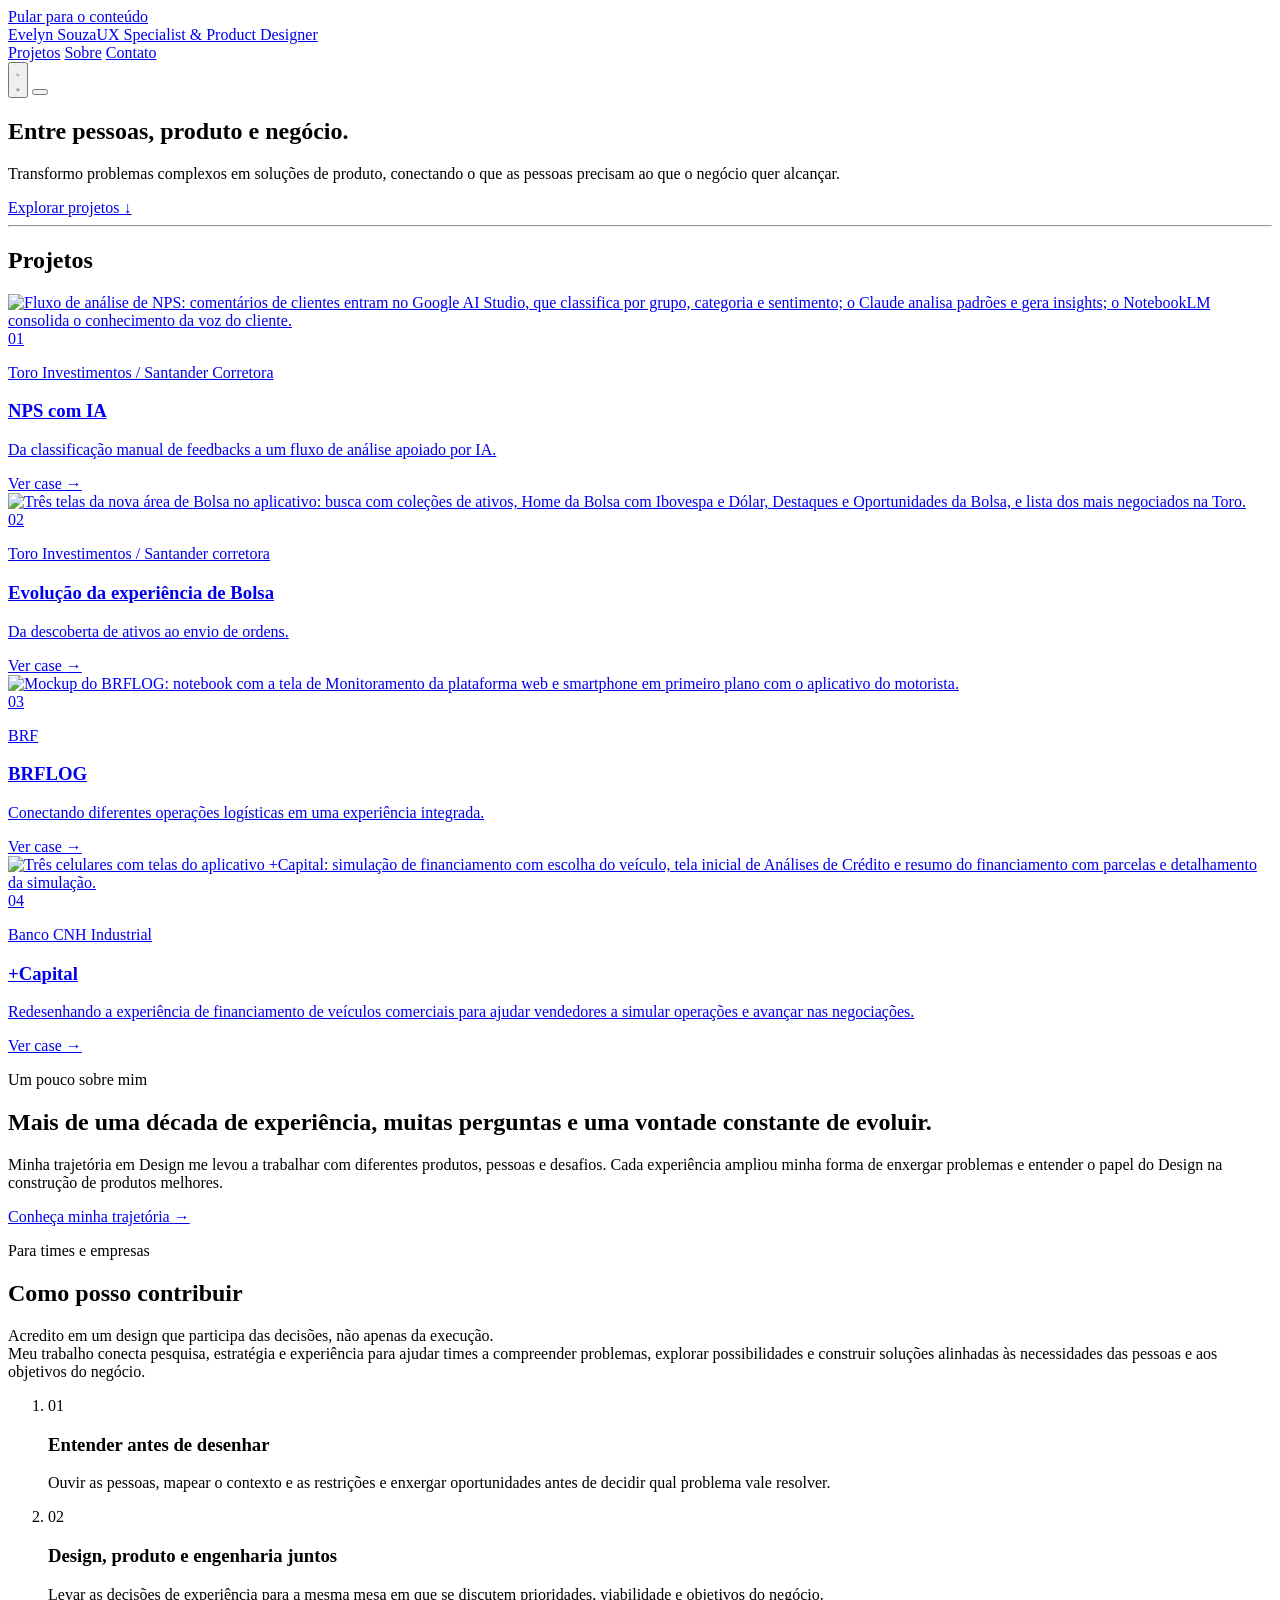
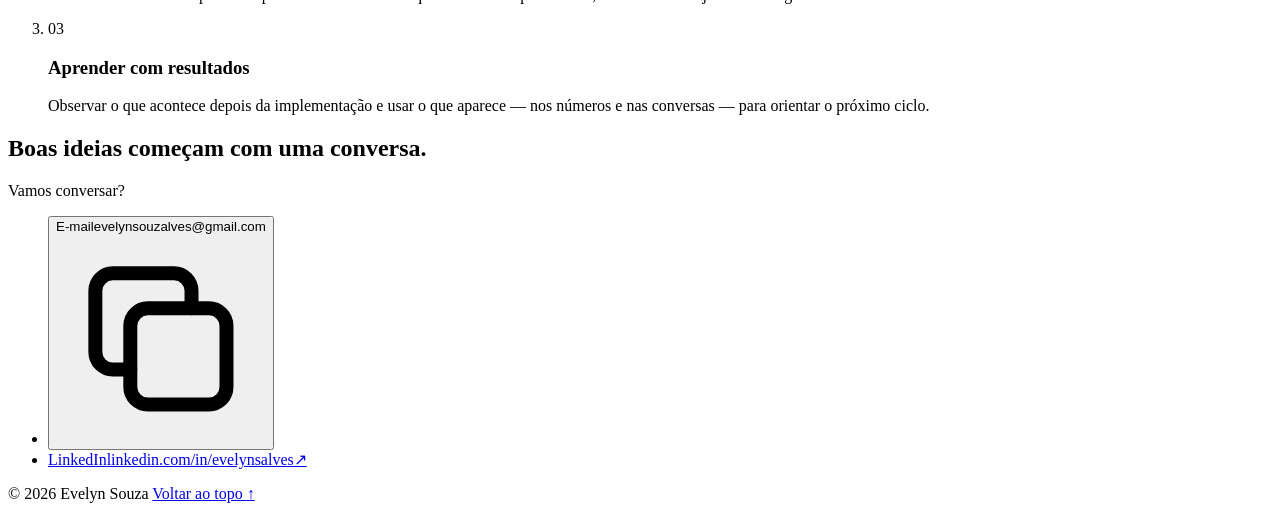
==== index.html @ bcb78aee "Versão_1" ====
<!doctype html>
<html lang="pt-BR">
<head>
<meta charset="utf-8">
<meta name="viewport" content="width=device-width, initial-scale=1">
<title>Evelyn Souza — UX Specialist &amp; Product Designer</title>
<link rel="preconnect" href="https://fonts.googleapis.com">
<link rel="preconnect" href="https://fonts.gstatic.com" crossorigin="anonymous">
<link href="https://fonts.googleapis.com/css2?family=Manrope:wght@400;500;600;700&amp;display=swap" rel="stylesheet">
<link rel="stylesheet" href="css/navegacao.css">
<link rel="stylesheet" href="css/index.css">
</head>
<body>
<div class="shell">
<div class="site" id="topo">
  <a class="skip" href="#conteudo">Pular para o conteúdo</a>

  <header class="topbar">
    <div class="wrap topbar-in">
      <a class="brand" href="#topo"><span class="brand-name">Evelyn Souza</span><span class="brand-sep" aria-hidden="true"></span><span class="brand-role">UX Specialist &amp; Product Designer</span></a>
      <div class="nav-wrap">
        <nav class="nav" id="menu" aria-label="Principal">
          <a href="#projetos" data-click="close-menu">Projetos</a>
          <a href="sobre.html" data-click="close-menu">Sobre</a>
          <a href="#contato" data-click="close-menu">Contato</a>
        </nav>
        <span class="nav-sep" aria-hidden="true"></span>
        <button class="theme-btn" type="button" aria-label="Tema escuro" aria-pressed="false" data-click="toggle-theme">
          <svg class="i-moon" viewBox="0 0 24 24" fill="none" stroke="currentColor" stroke-width="1.6" stroke-linecap="round" stroke-linejoin="round" aria-hidden="true"><path d="M20 14.5A8 8 0 0 1 9.5 4a8 8 0 1 0 10.5 10.5Z"></path></svg>
          <svg class="i-sun" viewBox="0 0 24 24" fill="none" stroke="currentColor" stroke-width="1.6" stroke-linecap="round" aria-hidden="true"><circle cx="12" cy="12" r="4"></circle><path d="M12 2.5v2M12 19.5v2M2.5 12h2M19.5 12h2M5.3 5.3l1.4 1.4M17.3 17.3l1.4 1.4M5.3 18.7l1.4-1.4M17.3 6.7l1.4-1.4"></path></svg>
        </button>
        <button class="menu-btn" type="button" aria-label="Menu" aria-controls="menu" aria-expanded="false" data-click="toggle-menu"><span class="bar" aria-hidden="true"></span><span class="bar" aria-hidden="true"></span></button>
      </div>
    </div>
  </header>

  <main id="conteudo">
    <section class="hero wrap" aria-labelledby="hero-title">
      
      <h1 id="hero-title" class="hero-title intro intro-2"><span class="line">Entre pessoas,</span> <span class="line">produto e negócio<span class="accent">.</span></span></h1>
      <p class="hero-lede intro intro-3">Transformo problemas complexos em soluções de produto, conectando o que as pessoas precisam ao que o negócio quer alcançar.</p>
      <a class="cta intro intro-4" href="#projetos">Explorar projetos <span class="arr" aria-hidden="true">↓</span></a>
    </section>

    <div class="wrap"><hr class="hero-rule"></div>

    <section id="projetos" class="wrap section" aria-labelledby="proj-title">
      <div class="sec-head reveal">
        <h2 id="proj-title" class="sec-title">Projetos</h2>
        <div class="sec-side">
          
          
        </div>
      </div>

      <div class="projects">
        
          <article class="proj reveal">
            <a class="proj-link" href="case-nps-com-ia.html">
              <div class="media">
                
                  <img class="fit-contain-light" src="assets/images/nps-hero-fluxo.png" alt="Fluxo de análise de NPS: comentários de clientes entram no Google AI Studio, que classifica por grupo, categoria e sentimento; o Claude analisa padrões e gera insights; o NotebookLM consolida o conhecimento da voz do cliente." loading="lazy">
                
                
              </div>
              <div class="proj-info">
                <span class="proj-n">01</span>
                <p class="proj-meta">Toro Investimentos / Santander Corretora</p>
                <h3 class="proj-title"><span class="u">NPS com IA</span></h3>
                <p class="proj-desc">Da classificação manual de feedbacks a um fluxo de análise apoiado por IA.</p>
                <span class="proj-cta">Ver case <span class="arr" aria-hidden="true">→</span></span>
              </div>
            </a>
          </article>
        
          <article class="proj reveal has-rule">
            <a class="proj-link" href="case-bolsa.html">
              <div class="media">
                
                  <img class="" src="assets/images/bolsa-capa.png" alt="Três telas da nova área de Bolsa no aplicativo: busca com coleções de ativos, Home da Bolsa com Ibovespa e Dólar, Destaques e Oportunidades da Bolsa, e lista dos mais negociados na Toro." loading="lazy">
                
                
              </div>
              <div class="proj-info">
                <span class="proj-n">02</span>
                <p class="proj-meta">Toro Investimentos / Santander corretora</p>
                <h3 class="proj-title"><span class="u">Evolução da experiência de Bolsa</span></h3>
                <p class="proj-desc">Da descoberta de ativos ao envio de ordens.</p>
                <span class="proj-cta">Ver case <span class="arr" aria-hidden="true">→</span></span>
              </div>
            </a>
          </article>
        
          <article class="proj reveal has-rule">
            <a class="proj-link" href="case-brflog.html">
              <div class="media">
                
                  <img class="" src="assets/images/brflog-capa.png" alt="Mockup do BRFLOG: notebook com a tela de Monitoramento da plataforma web e smartphone em primeiro plano com o aplicativo do motorista." loading="lazy">
                
                
              </div>
              <div class="proj-info">
                <span class="proj-n">03</span>
                <p class="proj-meta">BRF</p>
                <h3 class="proj-title"><span class="u">BRFLOG</span></h3>
                <p class="proj-desc">Conectando diferentes operações logísticas em uma experiência integrada.</p>
                <span class="proj-cta">Ver case <span class="arr" aria-hidden="true">→</span></span>
              </div>
            </a>
          </article>
        
          <article class="proj reveal has-rule">
            <a class="proj-link" href="case-mais-capital.html">
              <div class="media">
                
                  <img class="" src="assets/images/capital-capa.png" alt="Três celulares com telas do aplicativo +Capital: simulação de financiamento com escolha do veículo, tela inicial de Análises de Crédito e resumo do financiamento com parcelas e detalhamento da simulação." loading="lazy">
                
                
              </div>
              <div class="proj-info">
                <span class="proj-n">04</span>
                <p class="proj-meta">Banco CNH Industrial</p>
                <h3 class="proj-title"><span class="u">+Capital</span></h3>
                <p class="proj-desc">Redesenhando a experiência de financiamento de veículos comerciais para ajudar vendedores a simular operações e avançar nas negociações.</p>
                <span class="proj-cta">Ver case <span class="arr" aria-hidden="true">→</span></span>
              </div>
            </a>
          </article>
        
      </div>
    </section>

    <section class="me" aria-labelledby="me-title">
      <div class="wrap me-grid">
        <p class="eyebrow me-eyebrow reveal">Um pouco sobre mim</p>
        <h2 id="me-title" class="me-title reveal">Mais de uma década de experiência, muitas perguntas e uma vontade constante de <span class="accent">evoluir</span>.</h2>
        <div class="me-side reveal">
          <p>Minha trajetória em Design me levou a trabalhar com diferentes produtos, pessoas e desafios. Cada experiência ampliou minha forma de enxergar problemas e entender o papel do Design na construção de produtos melhores.</p>
          <a class="me-link" href="sobre.html">Conheça minha trajetória <span class="arr" aria-hidden="true">→</span></a>
        </div>
      </div>
    </section>

    <section class="wrap section" aria-labelledby="serv-title">
      <div class="serv">
        <div class="serv-head reveal">
          <p class="eyebrow">Para times e empresas</p>
          <h2 id="serv-title" class="serv-title">Como posso contribuir</h2>
          <p>Acredito em um design que participa das decisões, não apenas da execução.<br>Meu trabalho conecta pesquisa, estratégia e experiência para ajudar times a compreender problemas, explorar possibilidades e construir soluções alinhadas às necessidades das pessoas e aos objetivos do negócio.</p>
        </div>
        <ol class="serv-list">
          <li class="reveal"><span class="serv-n">01</span><h3>Entender antes de desenhar</h3><p>Ouvir as pessoas, mapear o contexto e as restrições e enxergar oportunidades antes de decidir qual problema vale resolver.</p></li>
          <li class="reveal"><span class="serv-n">02</span><h3>Design, produto e engenharia juntos</h3><p>Levar as decisões de experiência para a mesma mesa em que se discutem prioridades, viabilidade e objetivos do negócio.</p></li>
          <li class="reveal"><span class="serv-n">03</span><h3>Aprender com resultados</h3><p>Observar o que acontece depois da implementação e usar o que aparece — nos números e nas conversas — para orientar o próximo ciclo.</p></li>
        </ol>
      </div>
    </section>
  </main>

  <footer id="contato" class="contact" aria-labelledby="contact-title">
    <div class="wrap contact-grid">
      <div class="contact-main reveal">
        <h2 id="contact-title" class="contact-title">Boas ideias começam com uma conversa<span class="accent">.</span></h2>
      </div>
      <div class="contact-side reveal">
        <p class="talk">Vamos conversar?</p>
        <ul class="contact-list">
          <li><button class="contact-row copy-row" type="button" aria-label="Copiar endereço de e-mail" data-click="copy-email"><span class="contact-label">E-mail</span><span class="contact-value">evelynsouzalves@gmail.com</span><span class="arr" aria-hidden="true"><svg class="copy-ic" viewBox="0 0 24 24" fill="none" stroke="currentColor" stroke-width="1.6" stroke-linecap="round" stroke-linejoin="round" aria-hidden="true"><rect x="8.5" y="8.5" width="11" height="11" rx="2"></rect><path d="M15.5 8.5V6.5a2 2 0 0 0-2-2h-7a2 2 0 0 0-2 2v7a2 2 0 0 0 2 2h2"></path></svg></span></button><span class="copy-toast" role="status" aria-live="polite"></span></li>
          <li><a class="contact-row" href="https://www.linkedin.com/in/evelynsalves" target="_blank" rel="noopener noreferrer"><span class="contact-label">LinkedIn</span><span class="contact-value">linkedin.com/in/evelynsalves</span><span class="arr" aria-hidden="true">↗</span></a></li>
        </ul>
      </div>
    </div>
    <div class="wrap contact-foot">
      <span>© 2026 Evelyn Souza</span>
      <a href="#topo">Voltar ao topo <span aria-hidden="true">↑</span></a>
    </div>
  </footer>
</div>
</div>
<script src="js/main.js"></script>
</body>
</html>
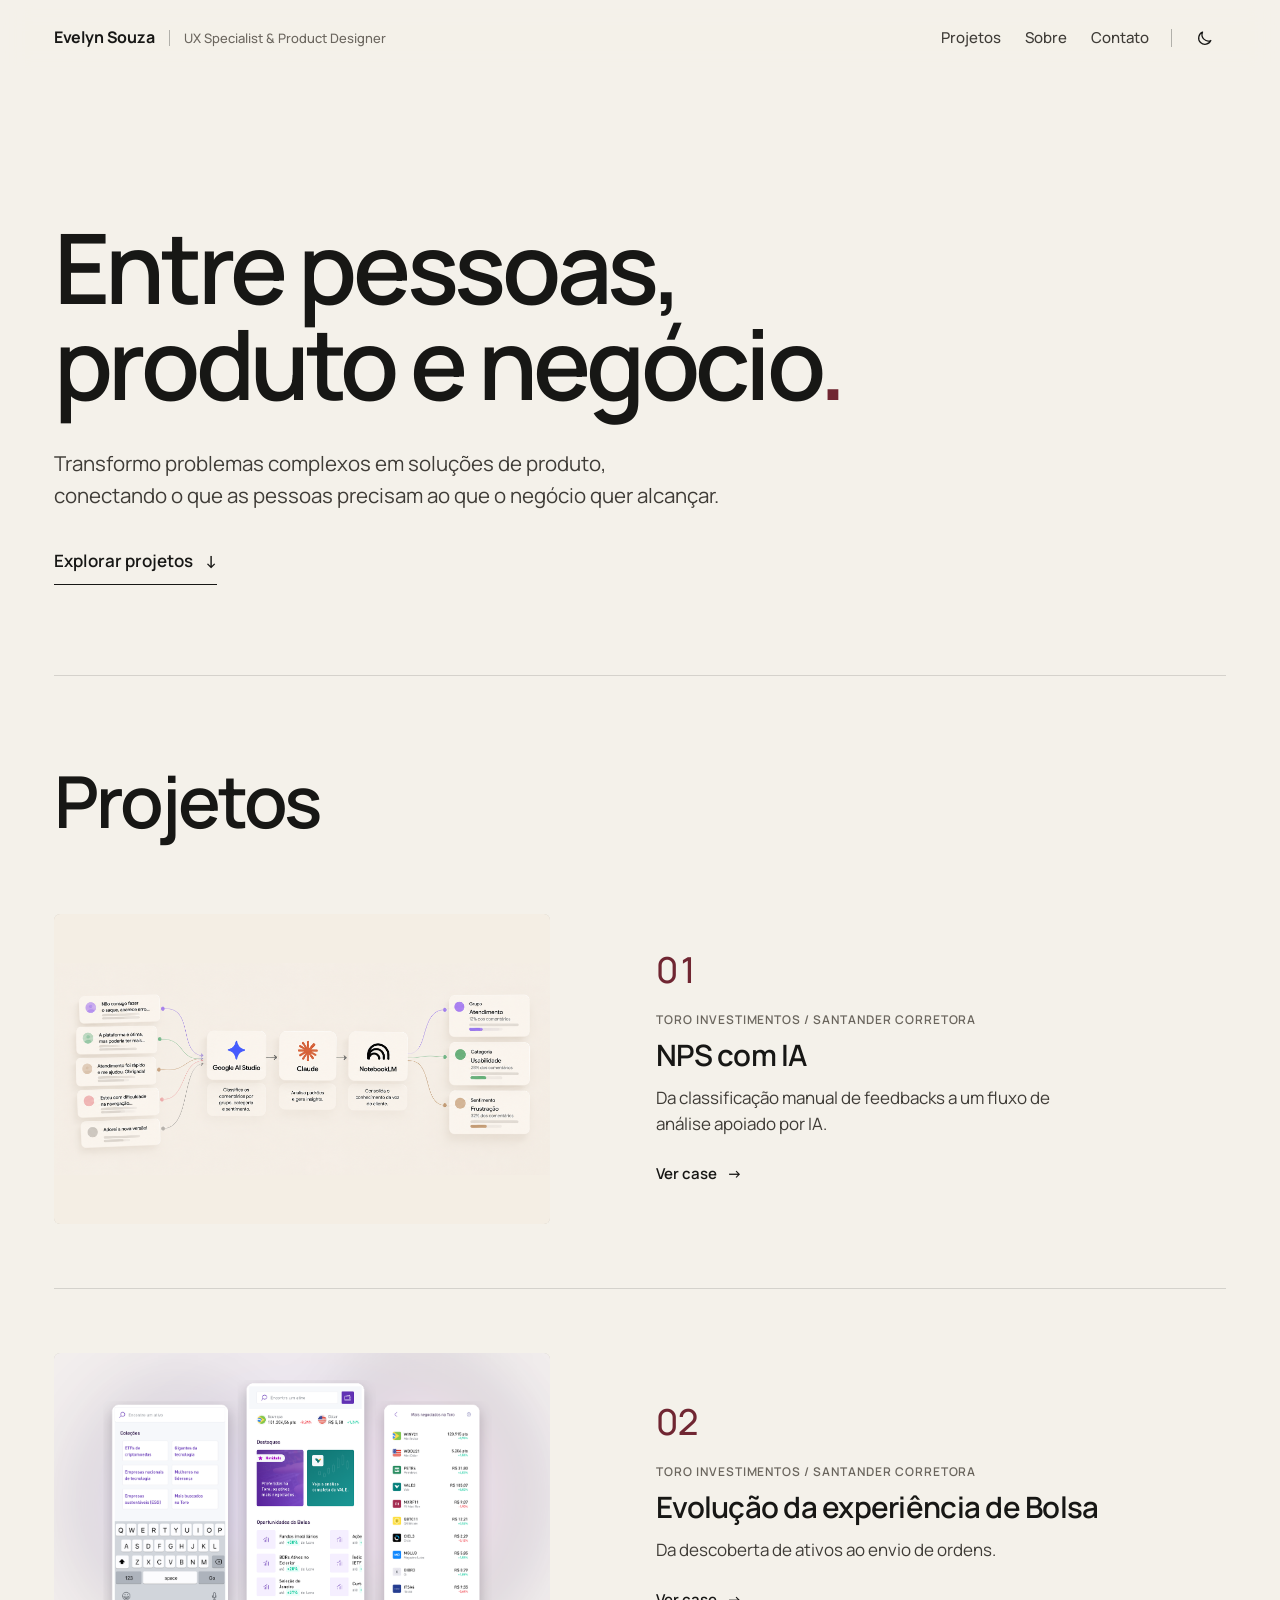
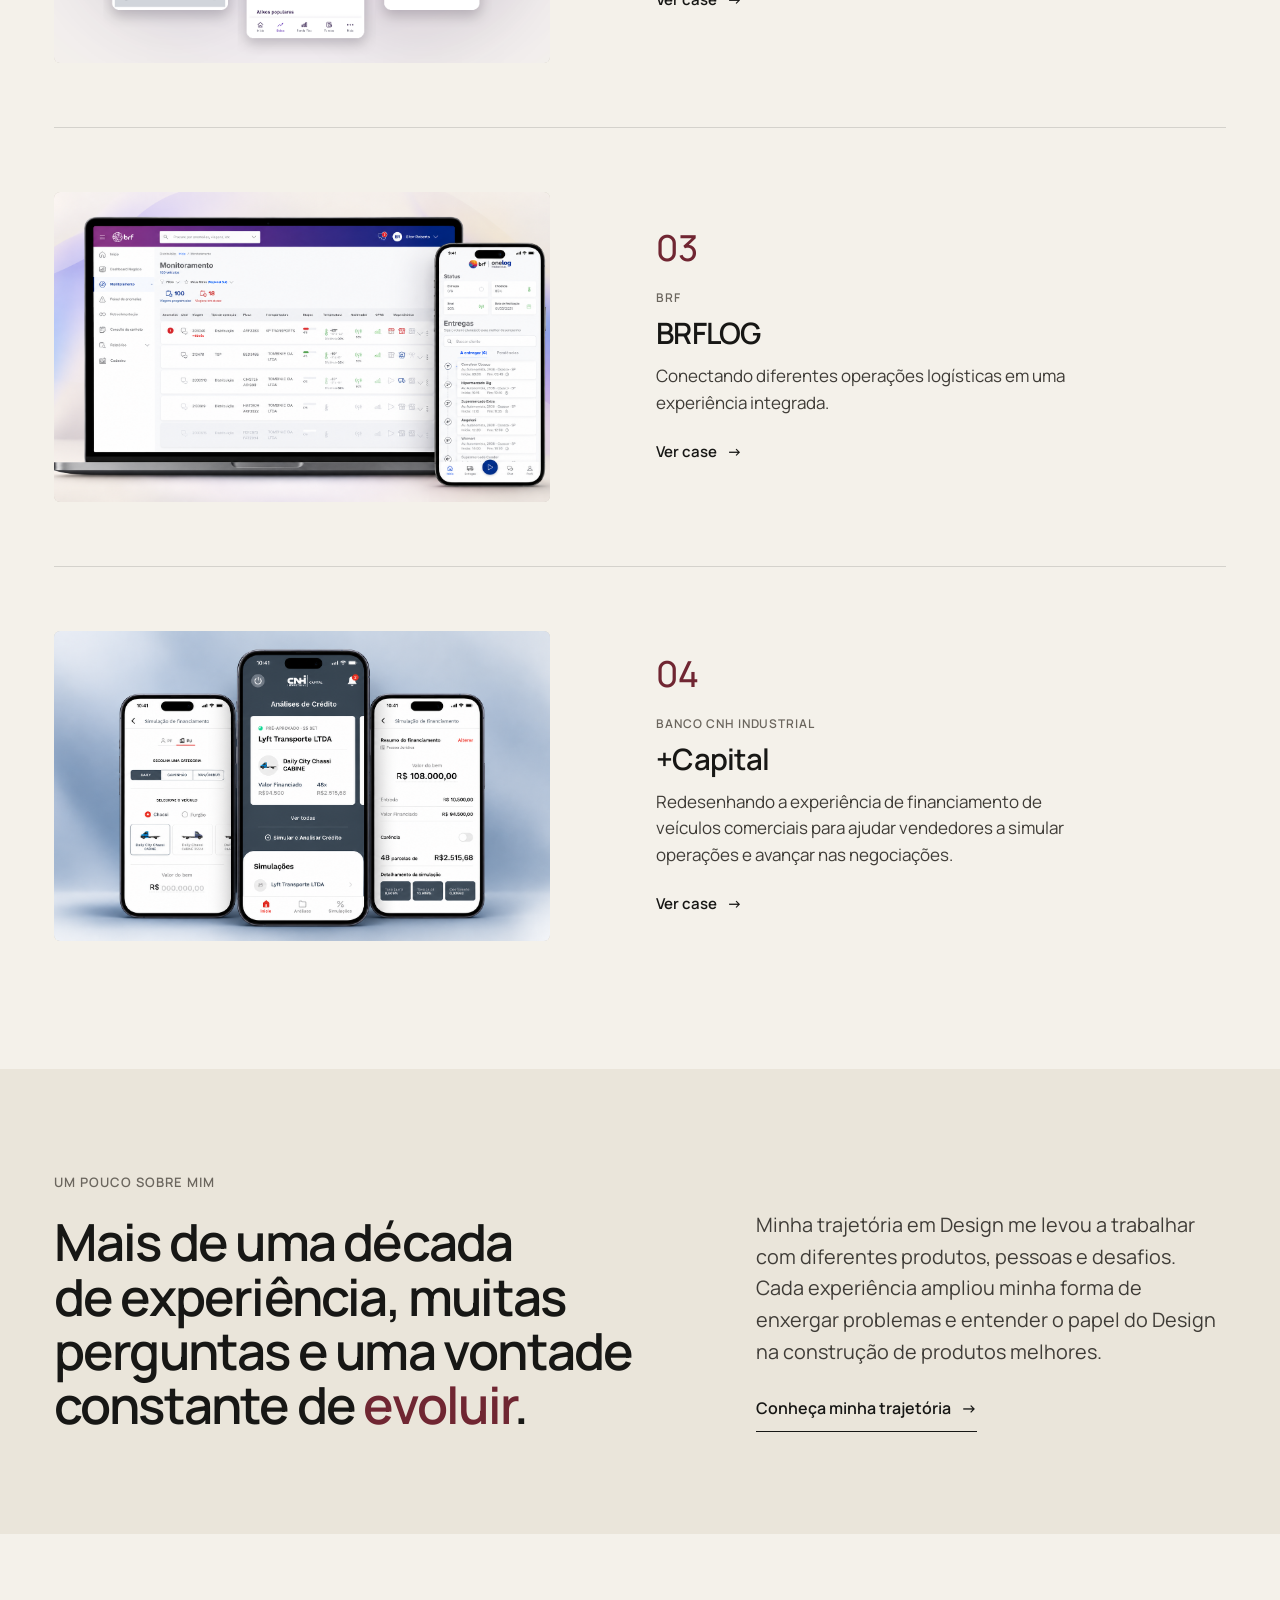
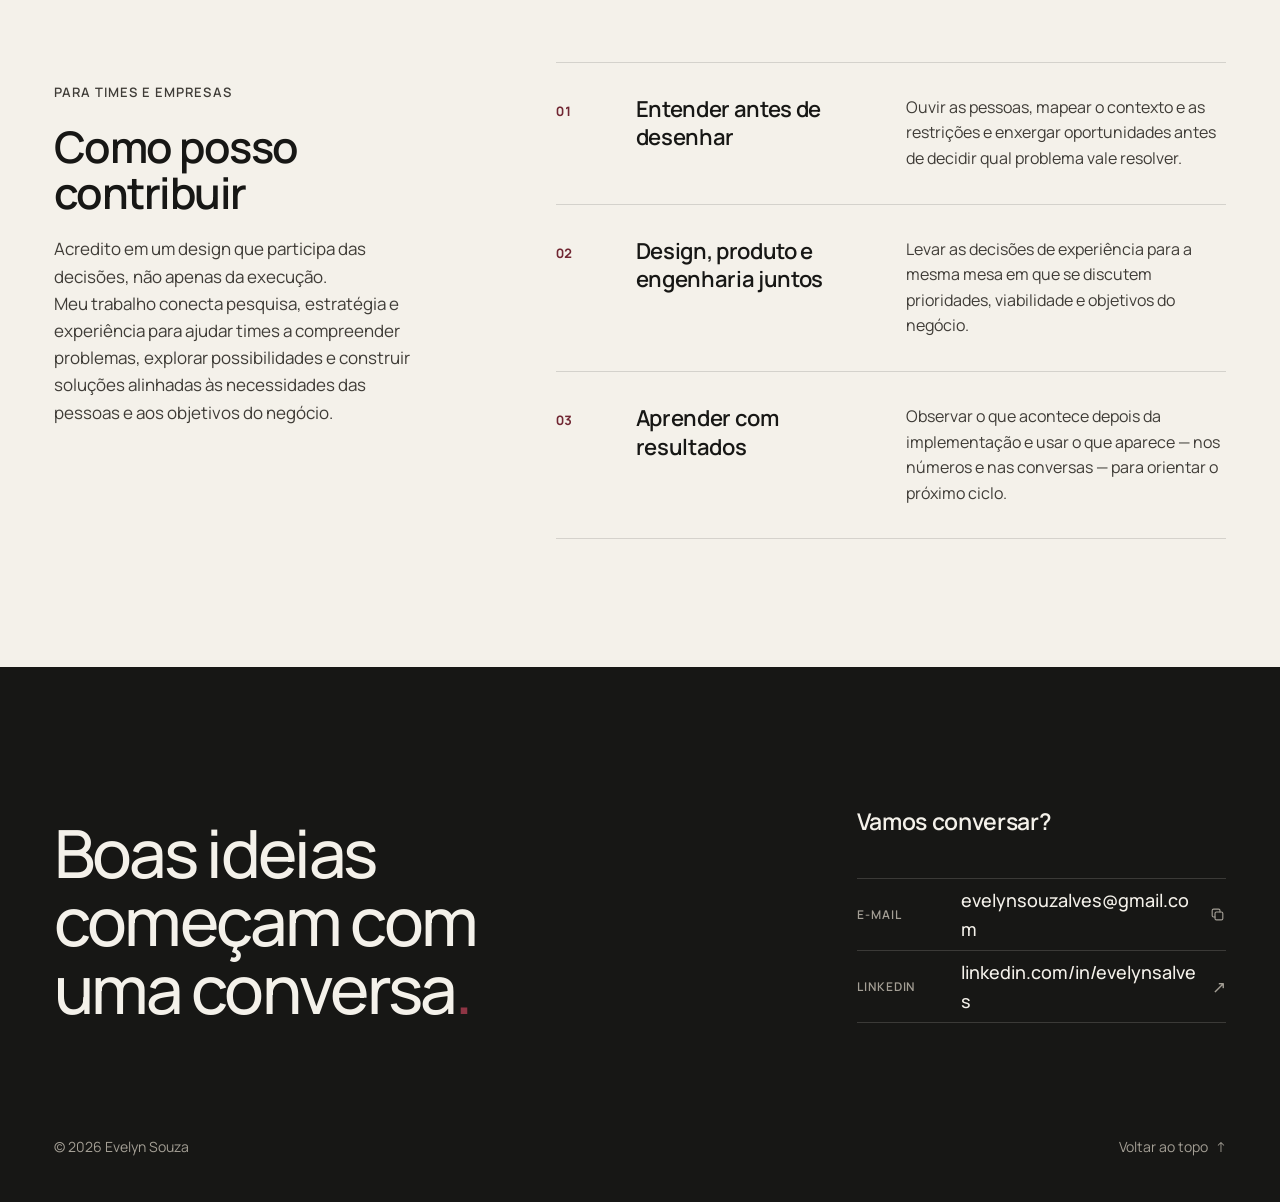
==== commit cf8be370: "Alterações de SEO" ====
--- a/index.html
+++ b/index.html
@@ -4,6 +4,45 @@
 <meta charset="utf-8">
 <meta name="viewport" content="width=device-width, initial-scale=1">
 <title>Evelyn Souza — UX Specialist &amp; Product Designer</title>
+<meta name="description" content="Portfólio de Evelyn Souza, UX Specialist e Product Designer com mais de 10 anos de experiência. Cases de pesquisa, estratégia e design de produto em finanças, investimentos e logística.">
+<meta name="author" content="Evelyn Souza">
+<meta name="robots" content="index, follow">
+<link rel="canonical" href="https://evelynsouza.design/">
+<meta property="og:type" content="website">
+<meta property="og:locale" content="pt_BR">
+<meta property="og:site_name" content="Evelyn Souza">
+<meta property="og:title" content="Evelyn Souza — UX Specialist &amp; Product Designer">
+<meta property="og:description" content="Transformo problemas complexos em soluções de produto, conectando o que as pessoas precisam ao que o negócio quer alcançar.">
+<meta property="og:url" content="https://evelynsouza.design/">
+<meta property="og:image" content="https://evelynsouza.design/assets/images/bolsa-capa.png">
+<meta property="og:image:width" content="1600">
+<meta property="og:image:height" content="900">
+<meta property="og:image:alt" content="Telas da nova área de Bolsa no aplicativo da Toro Investimentos.">
+<meta name="twitter:card" content="summary_large_image">
+<script type="application/ld+json">
+{
+  "@context": "https://schema.org",
+  "@graph": [
+    {
+      "@type": "WebSite",
+      "@id": "https://evelynsouza.design/#website",
+      "url": "https://evelynsouza.design/",
+      "name": "Evelyn Souza",
+      "inLanguage": "pt-BR",
+      "publisher": { "@id": "https://evelynsouza.design/#person" }
+    },
+    {
+      "@type": "Person",
+      "@id": "https://evelynsouza.design/#person",
+      "name": "Evelyn Souza",
+      "jobTitle": "UX Specialist & Product Designer",
+      "url": "https://evelynsouza.design/",
+      "image": "https://evelynsouza.design/assets/images/sobre-retrato.jpg",
+      "sameAs": ["https://www.linkedin.com/in/evelynsalves"]
+    }
+  ]
+}
+</script>
 <link rel="preconnect" href="https://fonts.googleapis.com">
 <link rel="preconnect" href="https://fonts.gstatic.com" crossorigin="anonymous">
 <link href="https://fonts.googleapis.com/css2?family=Manrope:wght@400;500;600;700&amp;display=swap" rel="stylesheet">
--- a/css/navegacao.css
+++ b/css/navegacao.css
@@ -0,0 +1,7 @@
+/* Navegação interna — comportamento compartilhado por todas as páginas do portfólio.
+   Mesmo padrão da página inicial: rolagem suave nativa do navegador,
+   desativada quando o usuário prefere movimento reduzido. */
+@media (prefers-reduced-motion:no-preference){html{scroll-behavior:smooth}}
+/* Destinos de âncora param abaixo do cabeçalho fixo (76px) */
+[id]{scroll-margin-top:76px}
+#topo{scroll-margin-top:0}
--- a/css/index.css
+++ b/css/index.css
@@ -0,0 +1,238 @@
+/* Evelyn Souza — UX Specialist & Product Designer */
+body{margin:0}
+*,*::before,*::after{box-sizing:border-box}
+
+/* ---------- Tokens ---------- */
+.shell{container-type:inline-size;container-name:site}
+.site{
+  --ivory:#F4F1EA;--graphite:#171715;--wine:#702632;
+  --bg:#F4F1EA;--bg-2:#EAE5DA;--ink:#171715;--ink-2:#3F3C37;--muted:#6B665E;
+  --rule:rgba(23,23,21,.14);--rule-strong:rgba(23,23,21,.3);
+  --accent:#702632;--accent-ink:#702632;--focus:#702632;--header-bg:rgba(244,241,234,.84);
+  --cover-wine:#702632;--cover-graphite:#1E1E1C;--cover-stone:#E3DBCC;--cover-stone-ink:#171715;
+  --contact-bg:#171715;--contact-ink:#F4F1EA;--contact-muted:#A49F95;--contact-rule:rgba(244,241,234,.16);--contact-accent:#8E3544;
+  --ease:cubic-bezier(.22,.7,.2,1);
+  --pad:clamp(20px,4.2cqi,64px);
+  --gap:32px;
+  background:var(--bg);color:var(--ink);
+  font-family:'Manrope',ui-sans-serif,system-ui,sans-serif;font-size:17px;line-height:1.6;
+  -webkit-font-smoothing:antialiased;font-feature-settings:"ss01" 0;
+  transition:background-color .45s var(--ease),color .45s var(--ease);
+}
+.site.is-dark{
+  --bg:#121211;--bg-2:#1D1C1A;--ink:#ECE7DD;--ink-2:#CFC9BE;--muted:#9D978C;
+  --rule:rgba(236,231,221,.12);--rule-strong:rgba(236,231,221,.28);
+  --accent:#8E3544;--accent-ink:#E2D8CB;--focus:#ECE7DD;--header-bg:rgba(18,18,17,.8);
+  --cover-wine:#5F1F2A;--cover-graphite:#1C1C1A;--cover-stone:#2A2722;--cover-stone-ink:#ECE7DD;
+  --contact-bg:#0A0A09;--contact-rule:rgba(236,231,221,.12);
+}
+
+/* ---------- Base ---------- */
+.wrap{max-width:1440px;margin:0 auto;padding-inline:var(--pad)}
+.site a{color:inherit;text-decoration:none}
+.site ::selection{background:#702632;color:#F4F1EA}
+.site :focus-visible{outline:2px solid var(--focus);outline-offset:4px;border-radius:2px}
+.skip{position:absolute;left:16px;top:-80px;z-index:30;background:var(--ink);color:var(--bg);padding:12px 18px;border-radius:6px;font-size:14px;font-weight:600}
+.skip:focus{top:12px}
+.eyebrow{margin:0;display:inline-flex;align-items:center;gap:12px;font-size:13px;font-weight:600;letter-spacing:.08em;text-transform:uppercase;color:var(--muted)}
+.accent{color:var(--accent)}
+
+
+/* ---------- Header ---------- */
+.topbar{position:sticky;top:0;z-index:10;background:var(--header-bg);-webkit-backdrop-filter:saturate(140%) blur(14px);backdrop-filter:saturate(140%) blur(14px);transition:background-color .45s var(--ease)}
+.topbar-in{display:flex;align-items:center;justify-content:space-between;gap:24px;height:76px}
+.brand{display:inline-flex;align-items:center;min-height:44px;font-size:16px;font-weight:700;letter-spacing:-.01em;transition:color .2s var(--ease)}
+.brand:hover{color:var(--accent-ink)}
+.brand{gap:14px}
+.brand-sep{width:1px;height:16px;background:var(--rule-strong)}
+.brand-role{font-size:13px;font-weight:500;letter-spacing:0;color:var(--muted)}
+.nav{display:flex;align-items:center}
+.nav a{position:relative;display:inline-flex;align-items:center;min-height:44px;padding:0 12px;font-size:15px;font-weight:500;color:var(--ink-2);transition:color .2s var(--ease)}
+.nav a::after{content:"";position:absolute;left:12px;right:12px;bottom:10px;height:1px;background:currentColor;transform:scaleX(0);transform-origin:left;transition:transform .35s var(--ease)}
+.nav a:hover{color:var(--ink)}
+.nav a:hover::after{transform:scaleX(1)}
+.nav a[aria-current="page"]{color:var(--ink)}
+.nav a[aria-current="page"]::after{transform:scaleX(1);height:2px;background:var(--accent)}
+.nav-wrap{display:flex;align-items:center}
+.menu-btn{display:none;place-items:center;width:44px;height:44px;padding:0;border:0;border-radius:50%;background:transparent;color:var(--ink);cursor:pointer;transition:background-color .2s var(--ease)}
+.menu-btn:hover{background:var(--bg-2)}
+.menu-btn .bar{grid-area:1/1;display:block;width:20px;height:1.5px;border-radius:1px;background:currentColor;transition:transform .4s var(--ease)}
+.menu-btn .bar:first-child{transform:translateY(-4px)}
+.menu-btn .bar:last-child{transform:translateY(4px)}
+.menu-open .menu-btn .bar:first-child{transform:rotate(45deg)}
+.menu-open .menu-btn .bar:last-child{transform:rotate(-45deg)}
+.nav-sep{width:1px;height:18px;background:var(--rule-strong);margin:0 10px}
+.theme-btn{display:inline-grid;place-items:center;width:44px;height:44px;padding:0;border:0;border-radius:50%;background:transparent;color:var(--ink);cursor:pointer;transition:background-color .2s var(--ease)}
+.theme-btn:hover{background:var(--bg-2)}
+.theme-btn svg{grid-area:1/1;width:19px;height:19px;transition:opacity .3s var(--ease),transform .5s var(--ease)}
+.theme-btn .i-sun{opacity:0;transform:rotate(-70deg) scale(.5)}
+.is-dark .theme-btn .i-moon{opacity:0;transform:rotate(70deg) scale(.5)}
+.is-dark .theme-btn .i-sun{opacity:1;transform:none}
+
+/* ---------- Hero ---------- */
+.hero{padding-top:clamp(64px,9cqi,148px);padding-bottom:clamp(64px,7cqi,112px)}
+.hero-title{margin:28px 0 0;font-size:clamp(44px,7.6cqi,124px);line-height:.98;font-weight:600;letter-spacing:-.045em}
+.hero-title .line{display:block}
+.hero-lede{margin:clamp(28px,3cqi,44px) 0 0;max-width:800px;font-size:clamp(18px,1.6cqi,23px);text-wrap:balance;line-height:1.55;color:var(--ink-2)}
+.cta{display:inline-flex;align-items:center;gap:12px;min-height:48px;margin-top:clamp(20px,2cqi,28px);font-size:17px;font-weight:600;border-bottom:1.5px solid currentColor;transition:color .25s var(--ease)}
+.cta .arr{display:inline-block;transition:transform .4s var(--ease)}
+.cta:hover{color:var(--accent-ink)}
+.cta:hover .arr{transform:translateY(4px)}
+
+/* ---------- Seções ---------- */
+.section{padding-top:clamp(88px,10cqi,160px)}
+.hero-rule{display:block;height:1px;margin:0;border:0;background:var(--rule)}
+#projetos.section{padding-top:clamp(64px,7cqi,112px)}
+.sec-head{display:grid;grid-template-columns:repeat(12,minmax(0,1fr));column-gap:var(--gap);align-items:end;padding-bottom:clamp(48px,6cqi,96px)}
+.sec-title{grid-column:1/span 6;margin:0;font-size:clamp(44px,5.6cqi,88px);line-height:1;font-weight:600;letter-spacing:-.04em}
+.sec-side{grid-column:8/-1}
+.sec-lede{margin:0;max-width:42ch;font-size:18px;line-height:1.6;color:var(--ink-2)}
+.draft{display:flex;align-items:center;gap:10px;margin:20px 0 0;font-size:13px;color:var(--muted)}
+.draft::before{content:"";width:9px;height:9px;border-radius:50%;border:1px dashed currentColor}
+
+/* ---------- Projetos ---------- */
+.projects{display:grid;row-gap:clamp(48px,5cqi,80px)}
+.proj.has-rule{padding-top:clamp(48px,5cqi,80px);border-top:1px solid var(--rule)}
+.proj{min-width:0}
+.proj-link{display:grid;grid-template-columns:repeat(12,minmax(0,1fr));column-gap:var(--gap);align-items:center;border-radius:6px}
+.media{grid-column:1/span 6;width:87%;position:relative;overflow:hidden;aspect-ratio:16/10;border-radius:6px;background:var(--bg-2);box-shadow:inset 0 0 0 1px var(--rule);transition:background-color .45s var(--ease)}
+.media img{display:block;width:100%;height:100%;object-fit:cover;transition:transform .9s var(--ease)}
+/* Mockups com muita margem escura: preenche a altura e aproxima os aparelhos, sem cortá-los */
+.media img.fit-mockup{background:#070709;transform:scale(1.06);transform-origin:50% 40%}
+.proj-link:hover .media img.fit-mockup,.proj-link:focus-visible .media img.fit-mockup{transform:scale(1.09)}
+/* Imagens de capa dos cases: mostram a composição inteira, com fundo da própria imagem */
+.media img.fit-contain-light{object-fit:contain;background:#F4EEE4}
+.media img.fit-phone{object-fit:contain;object-position:50% 100%;padding-top:7%;background:#131211}
+.media-ph{position:absolute;inset:0;display:grid;place-content:center;justify-items:center;gap:4px;padding:16px;text-align:center;transition:transform .9s var(--ease)}
+.media-ph strong{font-size:14px;font-weight:600;color:var(--ink-2)}
+.media-ph span{font-size:12px;color:var(--muted)}
+.proj-info{grid-column:7/-1}
+.proj-n{display:block;font-size:clamp(30px,2.8cqi,42px);line-height:1;font-weight:500;letter-spacing:-.03em;color:var(--accent-ink);font-variant-numeric:tabular-nums}
+.proj-meta{margin:22px 0 0;font-size:12px;font-weight:600;letter-spacing:.08em;text-transform:uppercase;color:var(--muted)}
+.proj-title{margin:10px 0 0;font-size:clamp(24px,2.3cqi,34px);line-height:1.15;font-weight:600;letter-spacing:-.025em}
+.u{padding-bottom:2px;background-image:linear-gradient(var(--accent),var(--accent));background-repeat:no-repeat;background-position:0 100%;background-size:0% 2px;transition:background-size .55s var(--ease)}
+.proj-desc{margin:12px 0 0;max-width:44ch;font-size:17px;line-height:1.55;color:var(--ink-2)}
+.proj-cta{display:inline-flex;align-items:center;gap:10px;margin-top:24px;font-size:15px;font-weight:600;transition:color .25s var(--ease)}
+.proj-cta .arr{display:inline-block;transition:transform .4s var(--ease)}
+.proj-link:hover .media img,.proj-link:focus-visible .media img,.proj-link:hover .media-ph,.proj-link:focus-visible .media-ph{transform:scale(1.03)}
+.proj-link:hover .u,.proj-link:focus-visible .u{background-size:100% 2px}
+.proj-link:hover .proj-cta,.proj-link:focus-visible .proj-cta{color:var(--accent-ink)}
+.proj-link:hover .proj-cta .arr,.proj-link:focus-visible .proj-cta .arr{transform:translateX(5px)}
+.site .proj-link:focus-visible{outline-offset:10px}
+
+/* ---------- Um pouco sobre mim ---------- */
+.me{margin-top:clamp(88px,10cqi,160px);padding:clamp(72px,8cqi,128px) 0;background:var(--bg-2);transition:background-color .45s var(--ease)}
+.me-grid{display:grid;grid-template-columns:repeat(12,minmax(0,1fr));column-gap:var(--gap);align-items:end}
+.me-eyebrow{grid-column:1/-1}
+.me-title{grid-column:1/span 7;margin:22px 0 0;font-size:clamp(34px,4cqi,60px);line-height:1.06;font-weight:600;letter-spacing:-.035em;text-wrap:balance}
+.me-title .accent{color:var(--accent)}
+.is-dark .me-title .accent{color:#C9A7AD}
+.me-side{grid-column:8/-1}
+.me-side p{margin:0;max-width:42ch;font-size:clamp(18px,1.55cqi,22px);line-height:1.6;color:var(--ink-2)}
+.me-link{display:inline-flex;align-items:center;gap:10px;min-height:44px;margin-top:20px;font-size:16px;font-weight:600;border-bottom:1.5px solid currentColor;transition:color .25s var(--ease)}
+.me-link .arr{display:inline-block;transition:transform .4s var(--ease)}
+.me-link:hover{color:var(--accent-ink)}
+.me-link:hover .arr{transform:translateX(5px)}
+
+/* ---------- Formas de colaborar ---------- */
+.serv{display:grid;grid-template-columns:repeat(12,minmax(0,1fr));column-gap:var(--gap);padding-bottom:clamp(88px,10cqi,160px)}
+.serv-head{grid-column:1/span 4}
+.serv-title{margin:20px 0 0;font-size:clamp(34px,3.4cqi,52px);line-height:1.05;font-weight:600;letter-spacing:-.035em}
+.serv-head p{margin:20px 0 0;max-width:36ch;color:var(--ink-2)}
+.serv-list{grid-column:6/-1;margin:0;padding:0;list-style:none;border-bottom:1px solid var(--rule)}
+.serv-list li{display:grid;grid-template-columns:56px minmax(0,1fr) minmax(0,1.3fr);gap:24px;padding:32px 0;border-top:1px solid var(--rule)}
+.serv-n{padding-top:6px;font-size:13px;font-weight:700;color:var(--accent-ink);font-variant-numeric:tabular-nums}
+.serv-list h3{margin:0;font-size:22px;line-height:1.3;font-weight:600;letter-spacing:-.015em}
+.serv-list p{margin:0;font-size:16px;line-height:1.6;color:var(--ink-2)}
+
+/* ---------- Contato ---------- */
+.contact{--focus:#F4F1EA;background:var(--contact-bg);color:var(--contact-ink);padding-top:clamp(88px,10cqi,160px);transition:background-color .45s var(--ease)}
+.contact-grid{display:grid;grid-template-columns:repeat(12,minmax(0,1fr));column-gap:var(--gap);align-items:end}
+.contact-main{grid-column:1/span 7}
+.contact-title{margin:0;max-width:13ch;font-size:clamp(40px,5.2cqi,80px);line-height:1.02;font-weight:500;letter-spacing:-.04em}
+.contact-title .accent{color:var(--contact-accent)}
+.talk{display:flex;align-items:center;min-height:52px;margin:0 0 clamp(24px,2.4cqi,36px);font-size:clamp(20px,1.8cqi,26px);font-weight:600;letter-spacing:-.015em}
+.contact-side{grid-column:9/-1}
+.contact-list{margin:0;padding:0;list-style:none;border-bottom:1px solid var(--contact-rule)}
+.contact-row{display:grid;grid-template-columns:88px minmax(0,1fr) auto;align-items:center;gap:16px;min-height:72px;border-top:1px solid var(--contact-rule)}
+.contact-label{font-size:12px;font-weight:600;letter-spacing:.08em;text-transform:uppercase;color:var(--contact-muted)}
+.contact-value{font-size:18px;font-weight:500;overflow-wrap:anywhere;text-decoration:underline;text-decoration-color:transparent;text-decoration-thickness:2px;text-underline-offset:6px;transition:text-decoration-color .3s var(--ease)}
+.contact-row .arr{color:var(--contact-muted);transition:transform .4s var(--ease),color .25s var(--ease)}
+.contact-row:hover .contact-value{text-decoration-color:var(--contact-accent)}
+.contact-row:hover .arr{transform:translate(3px,-3px);color:var(--contact-ink)}
+.contact-list li{position:relative}
+.copy-row{width:100%;margin:0;padding:0;border:0;border-top:1px solid var(--contact-rule);background:none;color:inherit;font:inherit;text-align:left;cursor:pointer}
+.copy-row .arr{display:inline-grid;place-items:center}
+.copy-row .copy-ic{width:17px;height:17px}
+.contact-row.copy-row:hover .arr{transform:none}
+.copy-toast{position:absolute;right:0;bottom:calc(100% + 10px);font-size:12px;font-weight:600;letter-spacing:.08em;text-transform:uppercase;color:var(--contact-muted);opacity:0;transform:translateY(4px);transition:opacity .3s var(--ease),transform .3s var(--ease);pointer-events:none}
+.copy-toast.is-on{opacity:1;transform:none}
+.contact-foot{display:flex;flex-wrap:wrap;justify-content:space-between;align-items:center;gap:16px;padding-top:clamp(72px,8cqi,128px);padding-bottom:32px;font-size:14px;color:var(--contact-muted)}
+.contact-foot a{display:inline-flex;align-items:center;gap:8px;min-height:44px;transition:color .2s var(--ease)}
+.contact-foot a:hover{color:var(--contact-ink)}
+
+/* ---------- Movimento ---------- */
+@keyframes rise{from{opacity:0;transform:translateY(20px)}to{opacity:1;transform:none}}
+@media (prefers-reduced-motion:no-preference){
+  .intro{animation:rise .9s var(--ease) both}
+  .intro-2{animation-delay:.08s}
+  .intro-3{animation-delay:.2s}
+  .intro-4{animation-delay:.3s}
+  @supports (animation-timeline:view()){
+    .reveal{animation:rise linear both;animation-timeline:view();animation-range:entry 0% entry 55%}
+  }
+}
+@media (prefers-reduced-motion:reduce){
+  .site *,.site *::before,.site *::after{animation:none!important;transition-duration:.01ms!important}
+}
+
+/* ---------- Tablet ---------- */
+@container site (max-width:960px){
+  .me-title{grid-column:1/-1}
+  .me-side{grid-column:1/span 9;margin-top:32px}
+  .sec-title{grid-column:1/-1}
+  .sec-side{grid-column:1/span 9;margin-top:28px}
+  .media{grid-column:1/span 6}
+  .proj-info{grid-column:7/-1}
+  .proj-desc{font-size:16px}
+  .serv-head{grid-column:1/-1;margin-bottom:48px}
+  .serv-list{grid-column:1/-1}
+  .contact-main{grid-column:1/-1}
+  .contact-side{grid-column:1/span 8;margin-top:56px}
+}
+/* ---------- Mobile ---------- */
+@container site (max-width:600px){
+  .me-title{font-size:clamp(28px,8cqi,34px);line-height:1.12}
+  .me-side{grid-column:1/-1;margin-top:24px}
+  .me-side p{font-size:18px}
+  .site{font-size:16px;--gap:16px}
+  .topbar-in{height:64px;gap:8px}
+  .brand{font-size:15px;white-space:nowrap;flex-direction:column;align-items:flex-start;justify-content:center;gap:2px}
+  .brand-sep{display:none}
+  .brand-role{font-size:11.5px;line-height:1.2}
+  .nav-wrap{gap:2px}
+  .nav-sep{display:none}
+  .menu-btn{display:inline-grid}
+  .menu-open .topbar{background:var(--bg)}
+  .nav{position:absolute;top:100%;left:0;right:0;flex-direction:column;align-items:stretch;padding:8px var(--pad) 32px;background:var(--bg);border-bottom:1px solid var(--rule);visibility:hidden;opacity:0;transform:translateY(-8px);transition:opacity .3s var(--ease),transform .4s var(--ease),visibility 0s linear .4s}
+  .menu-open .nav{visibility:visible;opacity:1;transform:none;transition:opacity .3s var(--ease),transform .4s var(--ease),visibility 0s}
+  .nav a{min-height:64px;padding:0;font-size:28px;font-weight:600;letter-spacing:-.03em;color:var(--ink);border-top:1px solid var(--rule)}
+  .nav a:first-child{border-top:0}
+  .nav a::after{display:none}
+  .nav a[aria-current="page"]{color:var(--accent-ink)}
+  .sec-side{grid-column:1/-1}
+  .sec-lede{font-size:17px}
+  .projects{row-gap:44px}
+  .proj.has-rule{padding-top:44px}
+  .media,.proj-info{grid-column:1/-1}
+  .media{width:100%}
+  .proj-info{padding-top:24px}
+  .proj-meta{margin-top:18px}
+  .serv-list li{grid-template-columns:36px minmax(0,1fr);gap:10px 12px;padding:28px 0}
+  .serv-list li p{grid-column:2}
+  .serv-list h3{font-size:20px}
+  .contact-side{grid-column:1/-1}
+  .contact-row{grid-template-columns:72px minmax(0,1fr) auto}
+  .contact-value{font-size:16px}
+}
+.is-dark .contact{box-shadow:inset 0 1px 0 var(--contact-rule)}
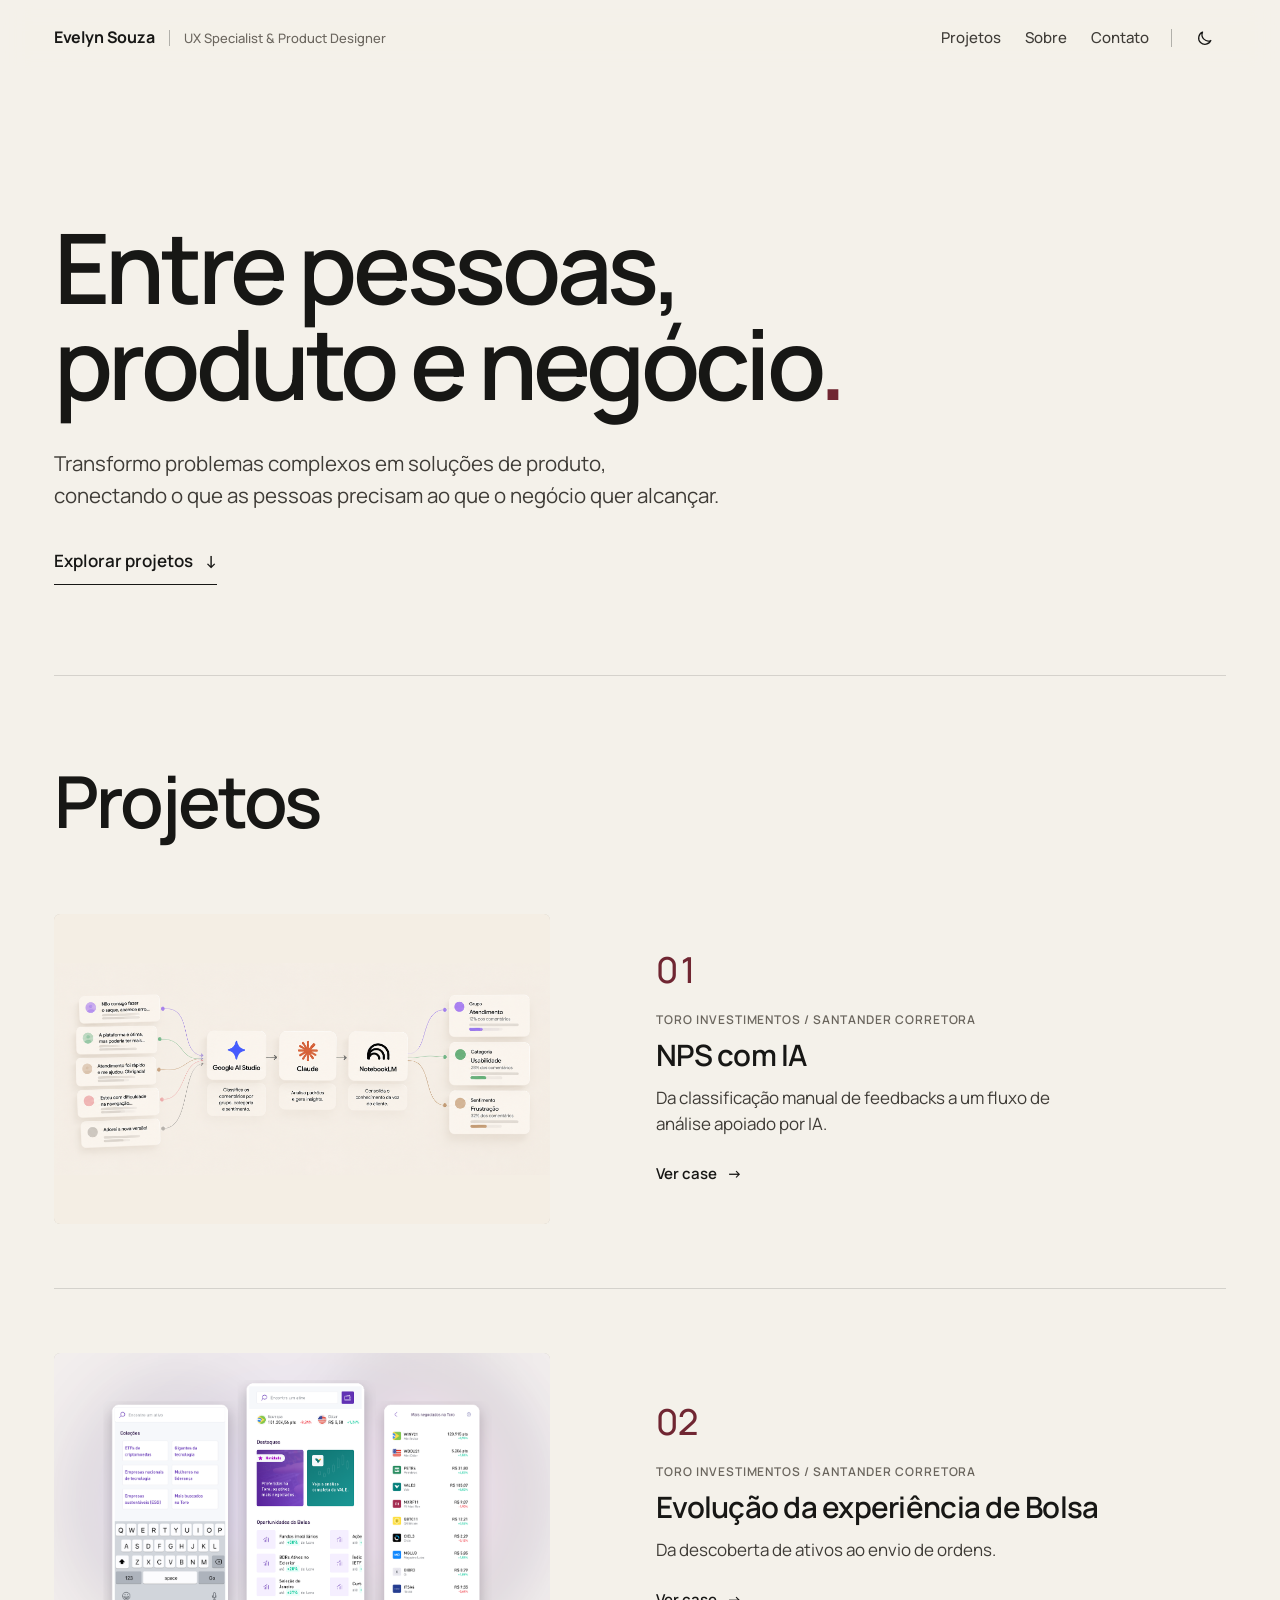
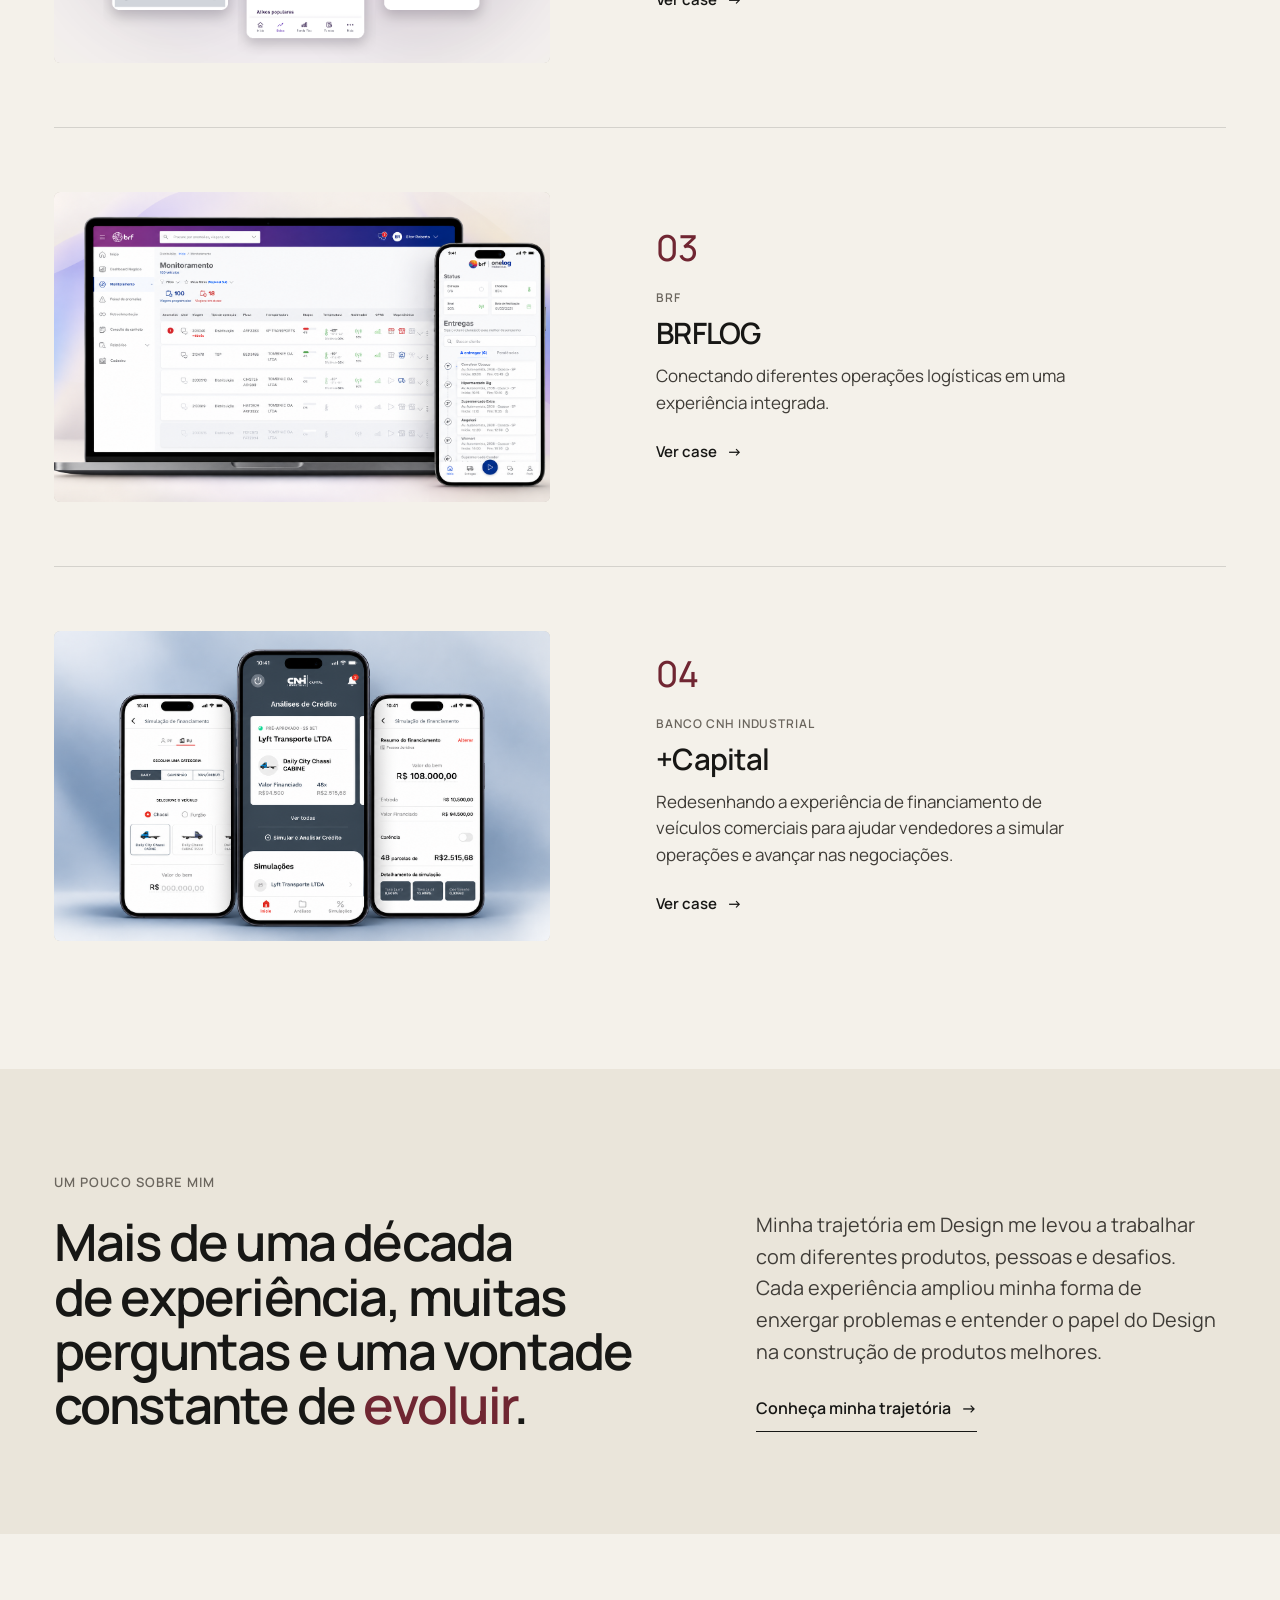
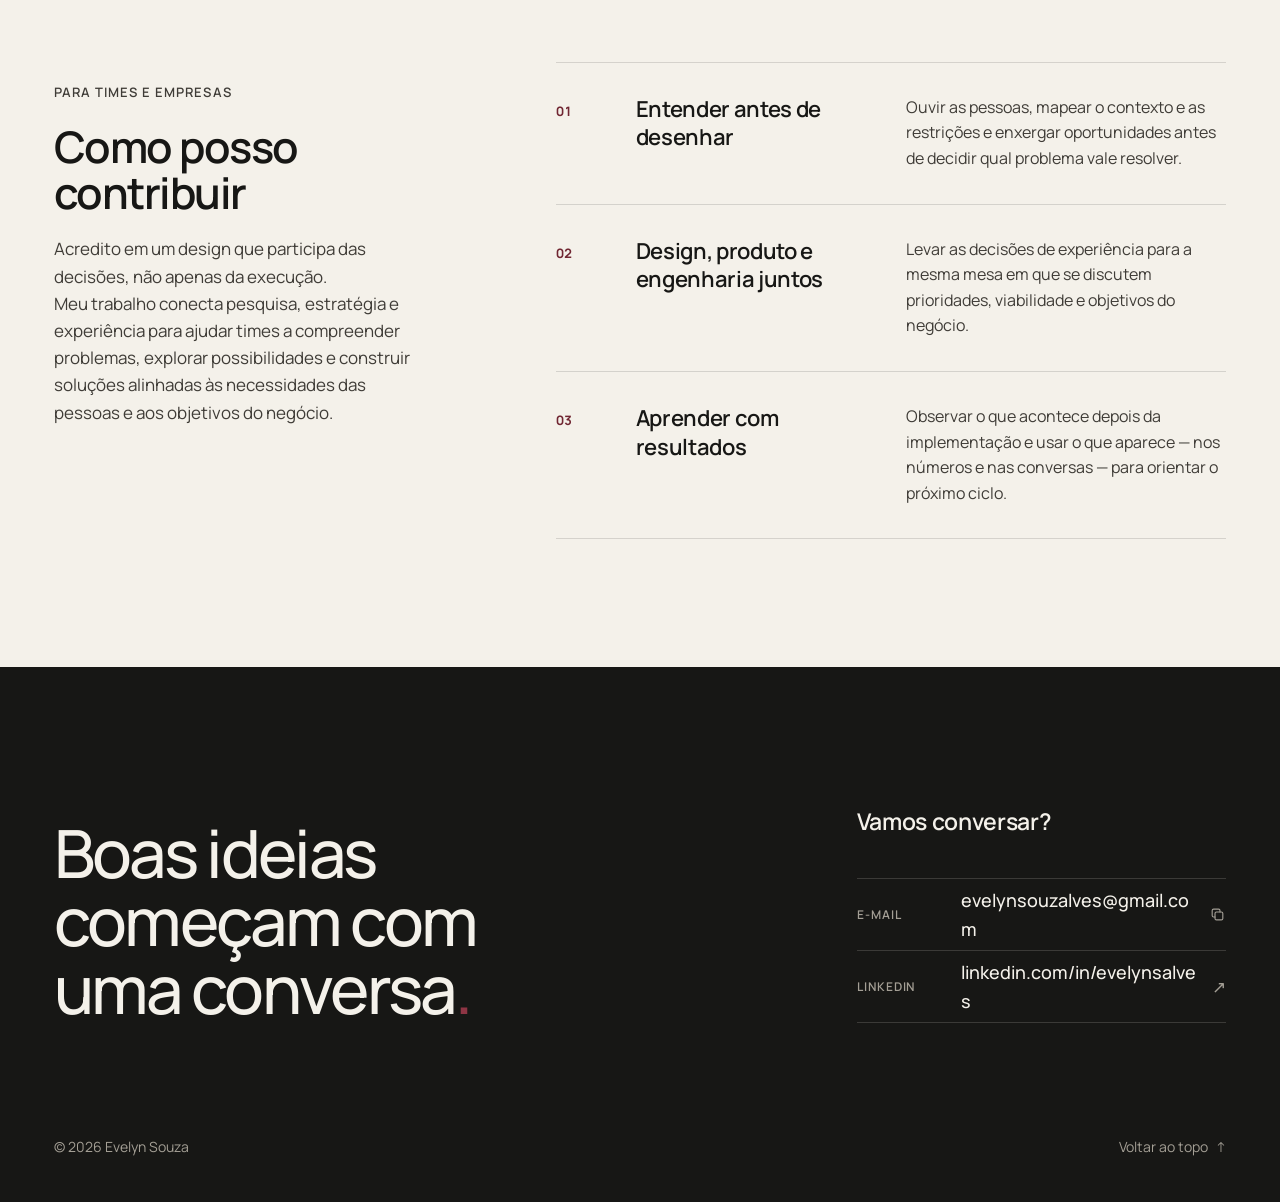
==== commit 24ef5caa: "Links" ====
--- a/index.html
+++ b/index.html
@@ -60,7 +60,7 @@
       <div class="nav-wrap">
         <nav class="nav" id="menu" aria-label="Principal">
           <a href="#projetos" data-click="close-menu">Projetos</a>
-          <a href="sobre.html" data-click="close-menu">Sobre</a>
+          <a href="sobre" data-click="close-menu">Sobre</a>
           <a href="#contato" data-click="close-menu">Contato</a>
         </nav>
         <span class="nav-sep" aria-hidden="true"></span>
@@ -95,7 +95,7 @@
       <div class="projects">
         
           <article class="proj reveal">
-            <a class="proj-link" href="case-nps-com-ia.html">
+            <a class="proj-link" href="case-nps-com-ia">
               <div class="media">
                 
                   <img class="fit-contain-light" src="assets/images/nps-hero-fluxo.png" alt="Fluxo de análise de NPS: comentários de clientes entram no Google AI Studio, que classifica por grupo, categoria e sentimento; o Claude analisa padrões e gera insights; o NotebookLM consolida o conhecimento da voz do cliente." loading="lazy">
@@ -113,7 +113,7 @@
           </article>
         
           <article class="proj reveal has-rule">
-            <a class="proj-link" href="case-bolsa.html">
+            <a class="proj-link" href="case-bolsa">
               <div class="media">
                 
                   <img class="" src="assets/images/bolsa-capa.png" alt="Três telas da nova área de Bolsa no aplicativo: busca com coleções de ativos, Home da Bolsa com Ibovespa e Dólar, Destaques e Oportunidades da Bolsa, e lista dos mais negociados na Toro." loading="lazy">
@@ -131,7 +131,7 @@
           </article>
         
           <article class="proj reveal has-rule">
-            <a class="proj-link" href="case-brflog.html">
+            <a class="proj-link" href="case-brflog">
               <div class="media">
                 
                   <img class="" src="assets/images/brflog-capa.png" alt="Mockup do BRFLOG: notebook com a tela de Monitoramento da plataforma web e smartphone em primeiro plano com o aplicativo do motorista." loading="lazy">
@@ -149,7 +149,7 @@
           </article>
         
           <article class="proj reveal has-rule">
-            <a class="proj-link" href="case-mais-capital.html">
+            <a class="proj-link" href="case-mais-capital">
               <div class="media">
                 
                   <img class="" src="assets/images/capital-capa.png" alt="Três celulares com telas do aplicativo +Capital: simulação de financiamento com escolha do veículo, tela inicial de Análises de Crédito e resumo do financiamento com parcelas e detalhamento da simulação." loading="lazy">
@@ -175,7 +175,7 @@
         <h2 id="me-title" class="me-title reveal">Mais de uma década de experiência, muitas perguntas e uma vontade constante de <span class="accent">evoluir</span>.</h2>
         <div class="me-side reveal">
           <p>Minha trajetória em Design me levou a trabalhar com diferentes produtos, pessoas e desafios. Cada experiência ampliou minha forma de enxergar problemas e entender o papel do Design na construção de produtos melhores.</p>
-          <a class="me-link" href="sobre.html">Conheça minha trajetória <span class="arr" aria-hidden="true">→</span></a>
+          <a class="me-link" href="sobre">Conheça minha trajetória <span class="arr" aria-hidden="true">→</span></a>
         </div>
       </div>
     </section>
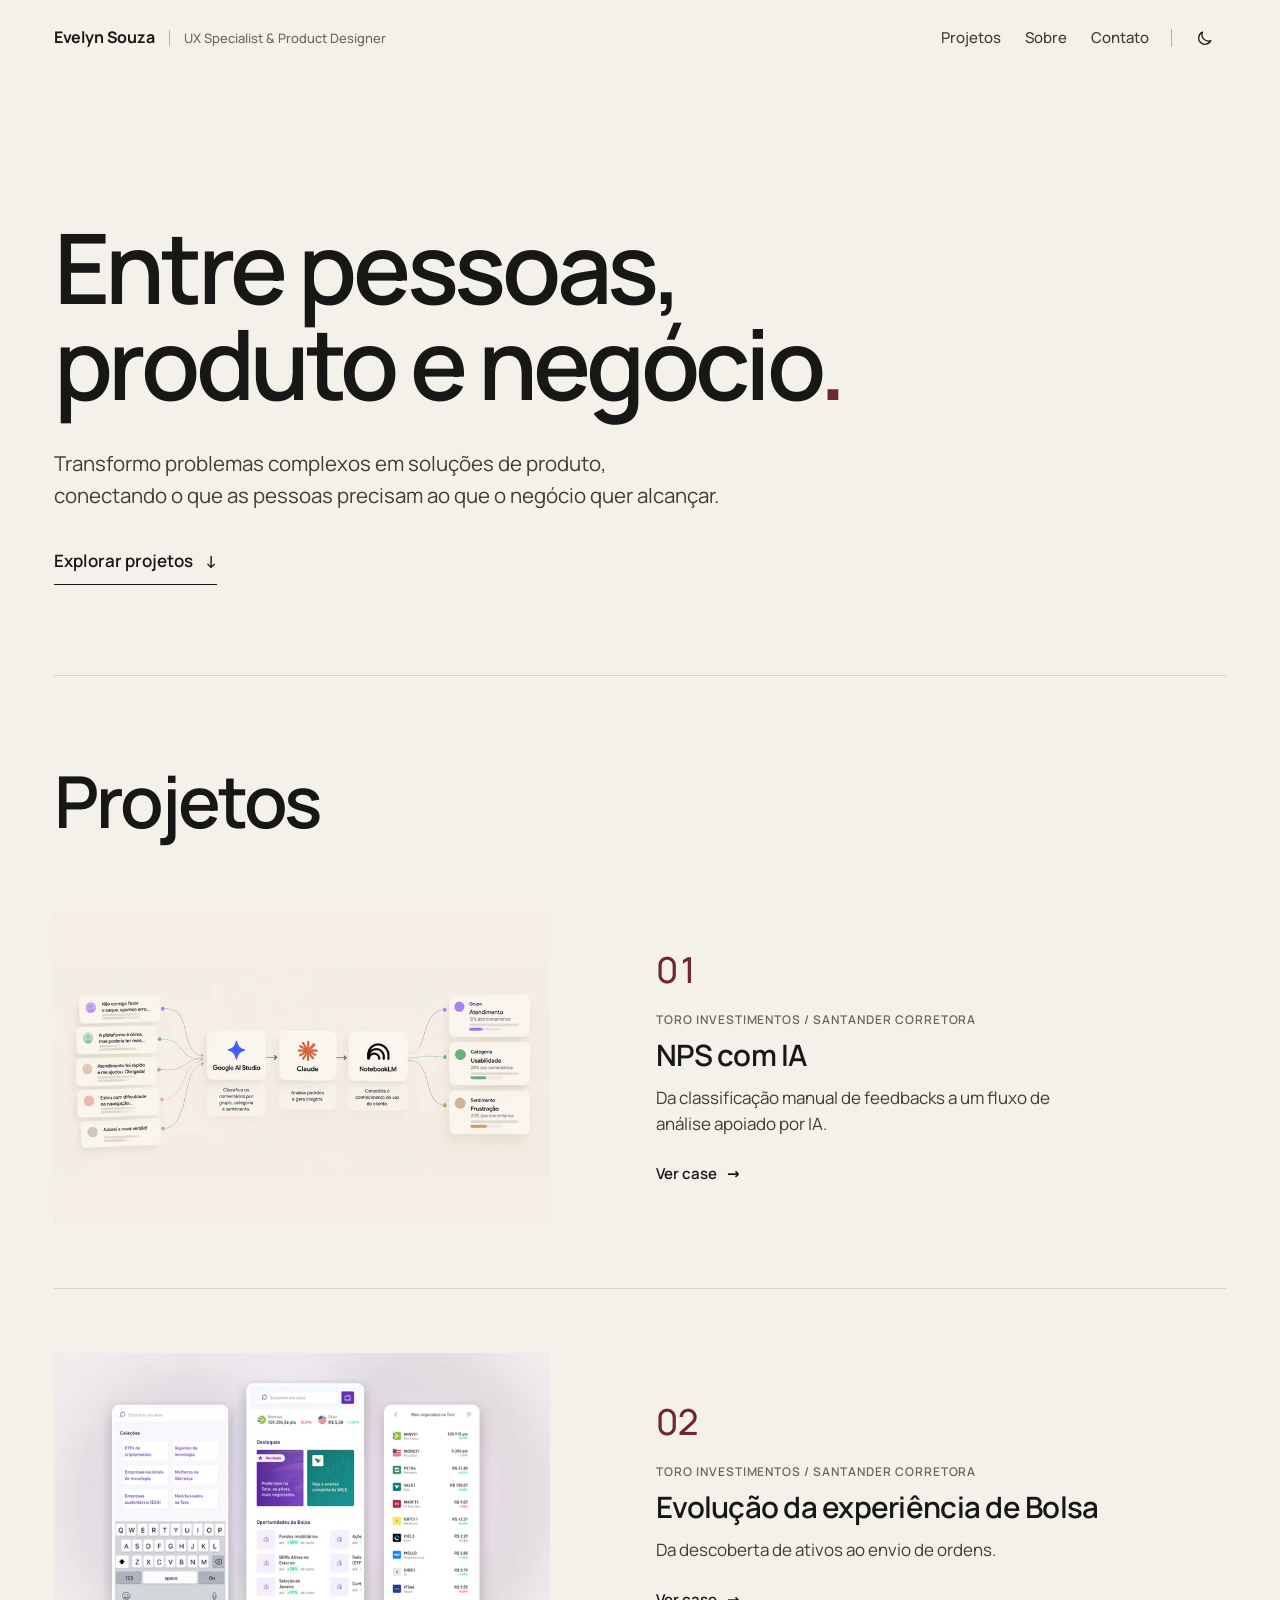
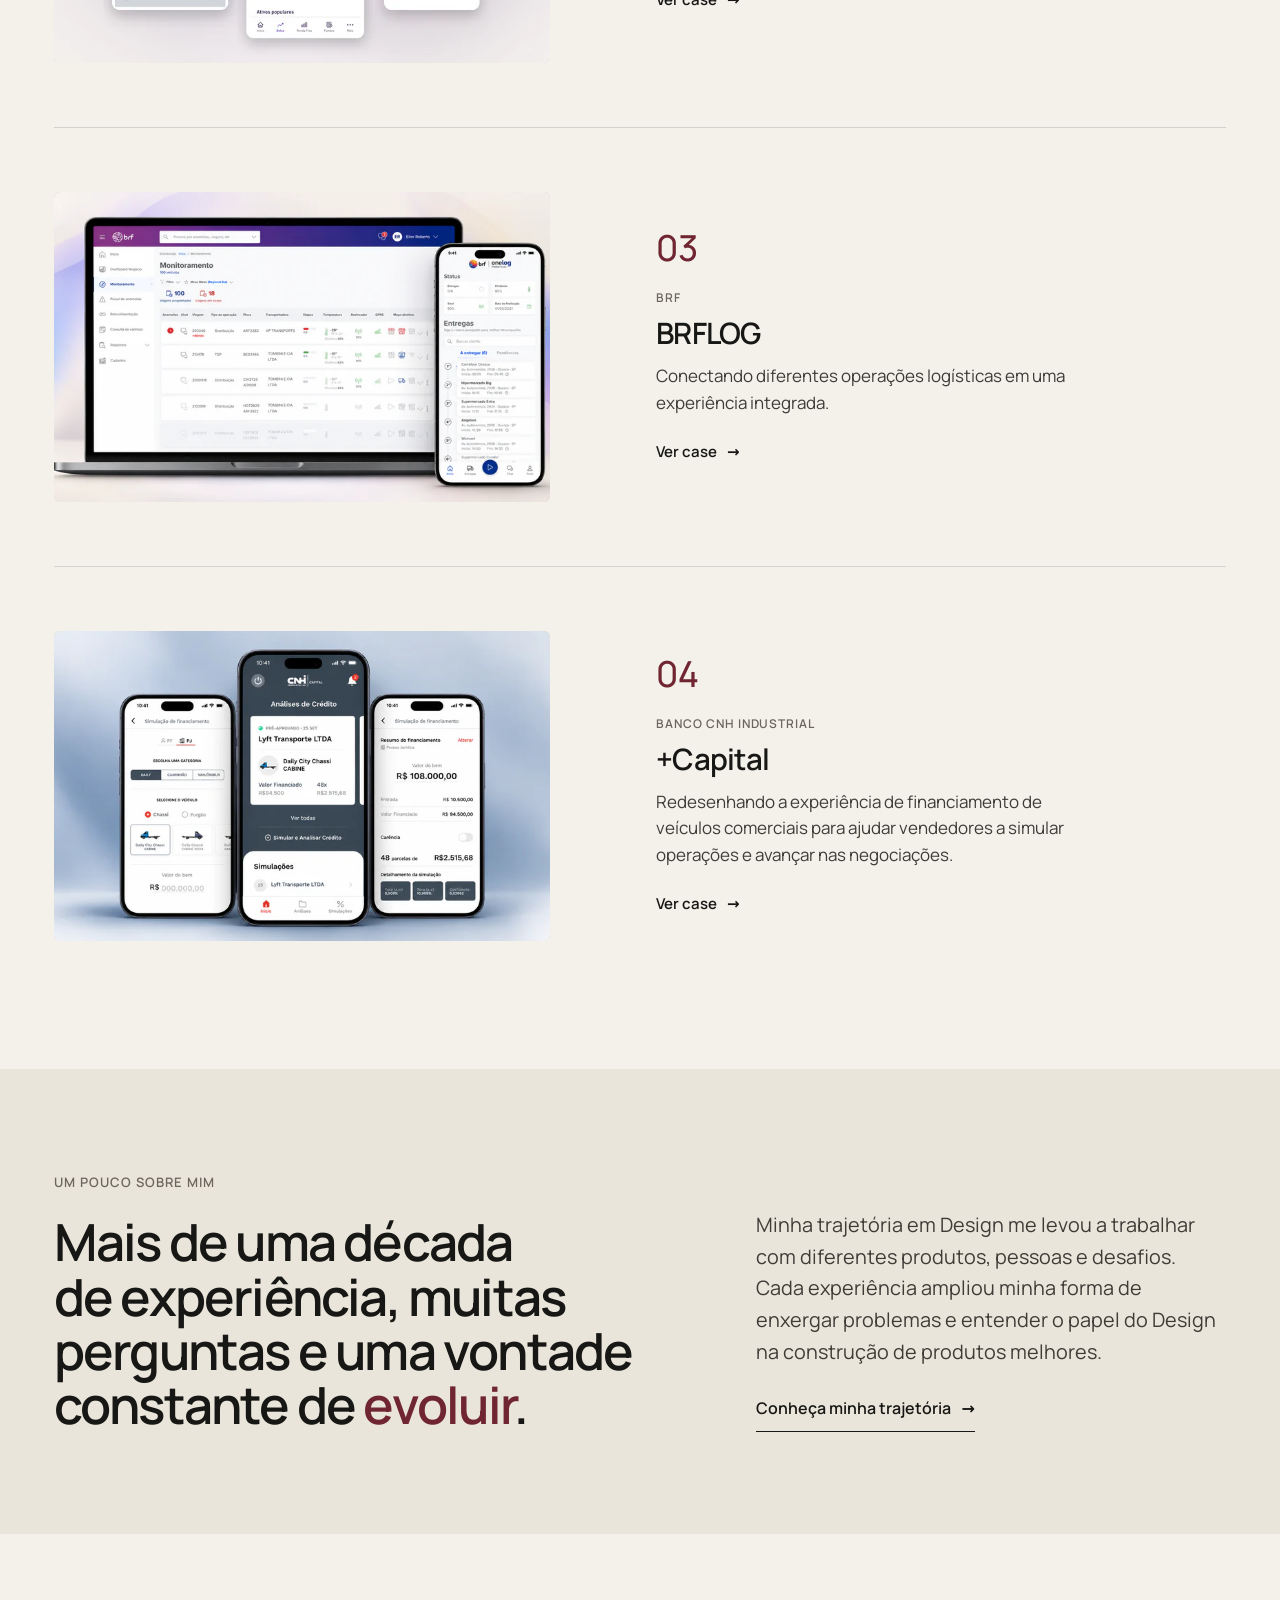
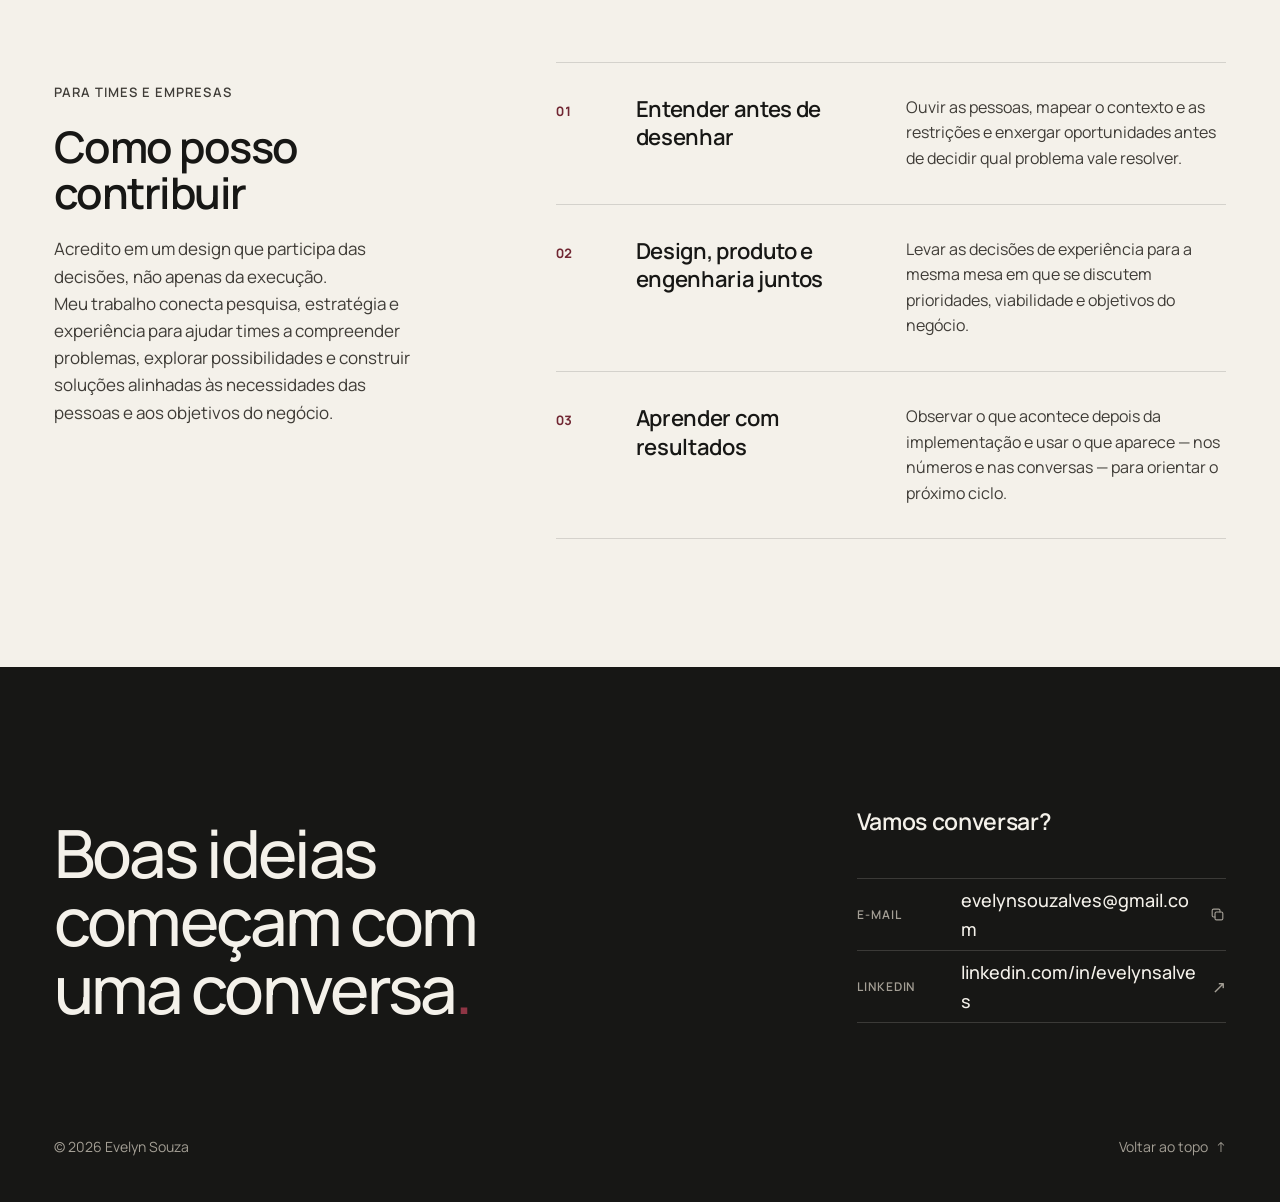
==== commit 42e1355f: "Imagens e GA" ====
--- a/index.html
+++ b/index.html
@@ -1,6 +1,20 @@
 <!doctype html>
 <html lang="pt-BR">
 <head>
+<!-- Google tag (gtag.js) — o script do Google é carregado depois da página, para não disputar rede com o conteúdo; os comandos abaixo ficam na fila (dataLayer) até lá -->
+<script>
+  window.addEventListener('load', function () {
+    var s = document.createElement('script');
+    s.async = true;
+    s.src = 'https://www.googletagmanager.com/gtag/js?id=G-DX0S1H62YM';
+    document.head.appendChild(s);
+  });
+  window.dataLayer = window.dataLayer || [];
+  function gtag(){dataLayer.push(arguments);}
+  gtag('js', new Date());
+  // Sem Google Signals nem personalização de anúncios: só métricas de uso do site
+  gtag('config', 'G-DX0S1H62YM', { allow_google_signals: false, allow_ad_personalization_signals: false });
+</script>
 <meta charset="utf-8">
 <meta name="viewport" content="width=device-width, initial-scale=1">
 <title>Evelyn Souza — UX Specialist &amp; Product Designer</title>
@@ -43,11 +57,9 @@
   ]
 }
 </script>
-<link rel="preconnect" href="https://fonts.googleapis.com">
-<link rel="preconnect" href="https://fonts.gstatic.com" crossorigin="anonymous">
-<link href="https://fonts.googleapis.com/css2?family=Manrope:wght@400;500;600;700&amp;display=swap" rel="stylesheet">
-<link rel="stylesheet" href="css/navegacao.css">
-<link rel="stylesheet" href="css/index.css">
+<link rel="preload" href="assets/fonts/manrope-latin.woff2" as="font" type="font/woff2" crossorigin>
+<link rel="stylesheet" href="css/navegacao.css?v=20261019">
+<link rel="stylesheet" href="css/index.css?v=20261019">
 </head>
 <body>
 <div class="shell">
@@ -98,7 +110,7 @@
             <a class="proj-link" href="case-nps-com-ia">
               <div class="media">
                 
-                  <img class="fit-contain-light" src="assets/images/nps-hero-fluxo.png" alt="Fluxo de análise de NPS: comentários de clientes entram no Google AI Studio, que classifica por grupo, categoria e sentimento; o Claude analisa padrões e gera insights; o NotebookLM consolida o conhecimento da voz do cliente." loading="lazy">
+                  <picture><source type="image/webp" srcset="assets/images/webp/nps-hero-fluxo-480.webp 480w, assets/images/webp/nps-hero-fluxo-800.webp 800w, assets/images/webp/nps-hero-fluxo-1200.webp 1200w, assets/images/webp/nps-hero-fluxo-1600.webp 1600w, assets/images/webp/nps-hero-fluxo-1919.webp 1919w" sizes="(max-width: 600px) 92vw, (max-width: 1440px) 39vw, 560px"><img class="fit-contain-light" src="assets/images/nps-hero-fluxo.png" width="1919" height="820" alt="Fluxo de análise de NPS: comentários de clientes entram no Google AI Studio, que classifica por grupo, categoria e sentimento; o Claude analisa padrões e gera insights; o NotebookLM consolida o conhecimento da voz do cliente."></picture>
                 
                 
               </div>
@@ -116,7 +128,7 @@
             <a class="proj-link" href="case-bolsa">
               <div class="media">
                 
-                  <img class="" src="assets/images/bolsa-capa.png" alt="Três telas da nova área de Bolsa no aplicativo: busca com coleções de ativos, Home da Bolsa com Ibovespa e Dólar, Destaques e Oportunidades da Bolsa, e lista dos mais negociados na Toro." loading="lazy">
+                  <picture><source type="image/webp" srcset="assets/images/webp/bolsa-capa-480.webp 480w, assets/images/webp/bolsa-capa-800.webp 800w, assets/images/webp/bolsa-capa-1200.webp 1200w, assets/images/webp/bolsa-capa-1600.webp 1600w" sizes="(max-width: 600px) 92vw, (max-width: 1440px) 39vw, 560px"><img class="" src="assets/images/bolsa-capa.png" width="1600" height="900" alt="Três telas da nova área de Bolsa no aplicativo: busca com coleções de ativos, Home da Bolsa com Ibovespa e Dólar, Destaques e Oportunidades da Bolsa, e lista dos mais negociados na Toro." loading="lazy"></picture>
                 
                 
               </div>
@@ -134,7 +146,7 @@
             <a class="proj-link" href="case-brflog">
               <div class="media">
                 
-                  <img class="" src="assets/images/brflog-capa.png" alt="Mockup do BRFLOG: notebook com a tela de Monitoramento da plataforma web e smartphone em primeiro plano com o aplicativo do motorista." loading="lazy">
+                  <picture><source type="image/webp" srcset="assets/images/webp/brflog-capa-480.webp 480w, assets/images/webp/brflog-capa-800.webp 800w, assets/images/webp/brflog-capa-1200.webp 1200w, assets/images/webp/brflog-capa-1672.webp 1672w" sizes="(max-width: 600px) 92vw, (max-width: 1440px) 39vw, 560px"><img class="" src="assets/images/brflog-capa.png" width="1672" height="941" alt="Mockup do BRFLOG: notebook com a tela de Monitoramento da plataforma web e smartphone em primeiro plano com o aplicativo do motorista." loading="lazy"></picture>
                 
                 
               </div>
@@ -152,7 +164,7 @@
             <a class="proj-link" href="case-mais-capital">
               <div class="media">
                 
-                  <img class="" src="assets/images/capital-capa.png" alt="Três celulares com telas do aplicativo +Capital: simulação de financiamento com escolha do veículo, tela inicial de Análises de Crédito e resumo do financiamento com parcelas e detalhamento da simulação." loading="lazy">
+                  <picture><source type="image/webp" srcset="assets/images/webp/capital-capa-480.webp 480w, assets/images/webp/capital-capa-800.webp 800w, assets/images/webp/capital-capa-1200.webp 1200w, assets/images/webp/capital-capa-1672.webp 1672w" sizes="(max-width: 600px) 92vw, (max-width: 1440px) 39vw, 560px"><img class="" src="assets/images/capital-capa.png" width="1672" height="941" alt="Três celulares com telas do aplicativo +Capital: simulação de financiamento com escolha do veículo, tela inicial de Análises de Crédito e resumo do financiamento com parcelas e detalhamento da simulação." loading="lazy"></picture>
                 
                 
               </div>
@@ -216,6 +228,6 @@
   </footer>
 </div>
 </div>
-<script src="js/main.js"></script>
+<script src="js/main.js?v=20261019"></script>
 </body>
 </html>
--- a/css/navegacao.css
+++ b/css/navegacao.css
@@ -1,3 +1,7 @@
+/* Manrope (variável, 400–700) hospedada no próprio site — mesmos arquivos e recortes do Google Fonts */
+@font-face{font-family:'Manrope';font-style:normal;font-weight:200 800;font-display:swap;src:url(../assets/fonts/manrope-latin-ext.woff2) format('woff2');unicode-range:U+0100-02BA,U+02BD-02C5,U+02C7-02CC,U+02CE-02D7,U+02DD-02FF,U+0304,U+0308,U+0329,U+1D00-1DBF,U+1E00-1E9F,U+1EF2-1EFF,U+2020,U+20A0-20AB,U+20AD-20C4,U+2113,U+2C60-2C7F,U+A720-A7FF}
+@font-face{font-family:'Manrope';font-style:normal;font-weight:200 800;font-display:swap;src:url(../assets/fonts/manrope-latin.woff2) format('woff2');unicode-range:U+0000-00FF,U+0131,U+0152-0153,U+02BB-02BC,U+02C6,U+02DA,U+02DC,U+0304,U+0308,U+0329,U+2000-206F,U+20AC,U+2122,U+2191,U+2193,U+2212,U+2215,U+FEFF,U+FFFD}
+
 /* Navegação interna — comportamento compartilhado por todas as páginas do portfólio.
    Mesmo padrão da página inicial: rolagem suave nativa do navegador,
    desativada quando o usuário prefere movimento reduzido. */
@@ -5,3 +9,9 @@
 /* Destinos de âncora param abaixo do cabeçalho fixo (76px) */
 [id]{scroll-margin-top:76px}
 #topo{scroll-margin-top:0}
+/* Fundo da página igual ao rodapé: no Safari/iOS a área atrás da barra inferior
+   e o "elástico" da rolagem mostram o fundo do html, que por padrão é branco. */
+html{background:#171715;transition:background-color .45s cubic-bezier(.22,.7,.2,1)}
+html:has(.site.is-dark){background:#0A0A09}
+/* <picture> só escolhe o arquivo (WebP ou original); o layout continua sendo o do <img> */
+picture{display:contents}
--- a/css/index.css
+++ b/css/index.css
@@ -32,10 +32,12 @@
 .site a{color:inherit;text-decoration:none}
 .site ::selection{background:#702632;color:#F4F1EA}
 .site :focus-visible{outline:2px solid var(--focus);outline-offset:4px;border-radius:2px}
-.skip{position:absolute;left:16px;top:-80px;z-index:30;background:var(--ink);color:var(--bg);padding:12px 18px;border-radius:6px;font-size:14px;font-weight:600}
-.skip:focus{top:12px}
+.site .skip{position:absolute;left:16px;top:-80px;z-index:30;background:var(--ink);color:var(--bg);padding:12px 18px;border-radius:6px;font-size:14px;font-weight:600}
+.site .skip:focus{top:12px}
 .eyebrow{margin:0;display:inline-flex;align-items:center;gap:12px;font-size:13px;font-weight:600;letter-spacing:.08em;text-transform:uppercase;color:var(--muted)}
 .accent{color:var(--accent)}
+/* No tema escuro o bordô base (#8E3544) fica abaixo de 3:1 como texto; usa o tom claro da paleta */
+.is-dark .accent{color:#B04A5A}
 
 
 /* ---------- Header ---------- */
@@ -51,8 +53,8 @@
 .nav a::after{content:"";position:absolute;left:12px;right:12px;bottom:10px;height:1px;background:currentColor;transform:scaleX(0);transform-origin:left;transition:transform .35s var(--ease)}
 .nav a:hover{color:var(--ink)}
 .nav a:hover::after{transform:scaleX(1)}
-.nav a[aria-current="page"]{color:var(--ink)}
-.nav a[aria-current="page"]::after{transform:scaleX(1);height:2px;background:var(--accent)}
+.nav a[aria-current]{color:var(--ink)}
+.nav a[aria-current]::after{transform:scaleX(1);height:2px;background:var(--accent)}
 .nav-wrap{display:flex;align-items:center}
 .menu-btn{display:none;place-items:center;width:44px;height:44px;padding:0;border:0;border-radius:50%;background:transparent;color:var(--ink);cursor:pointer;transition:background-color .2s var(--ease)}
 .menu-btn:hover{background:var(--bg-2)}
@@ -219,7 +221,7 @@
   .nav a{min-height:64px;padding:0;font-size:28px;font-weight:600;letter-spacing:-.03em;color:var(--ink);border-top:1px solid var(--rule)}
   .nav a:first-child{border-top:0}
   .nav a::after{display:none}
-  .nav a[aria-current="page"]{color:var(--accent-ink)}
+  .nav a[aria-current]{color:var(--accent-ink)}
   .sec-side{grid-column:1/-1}
   .sec-lede{font-size:17px}
   .projects{row-gap:44px}
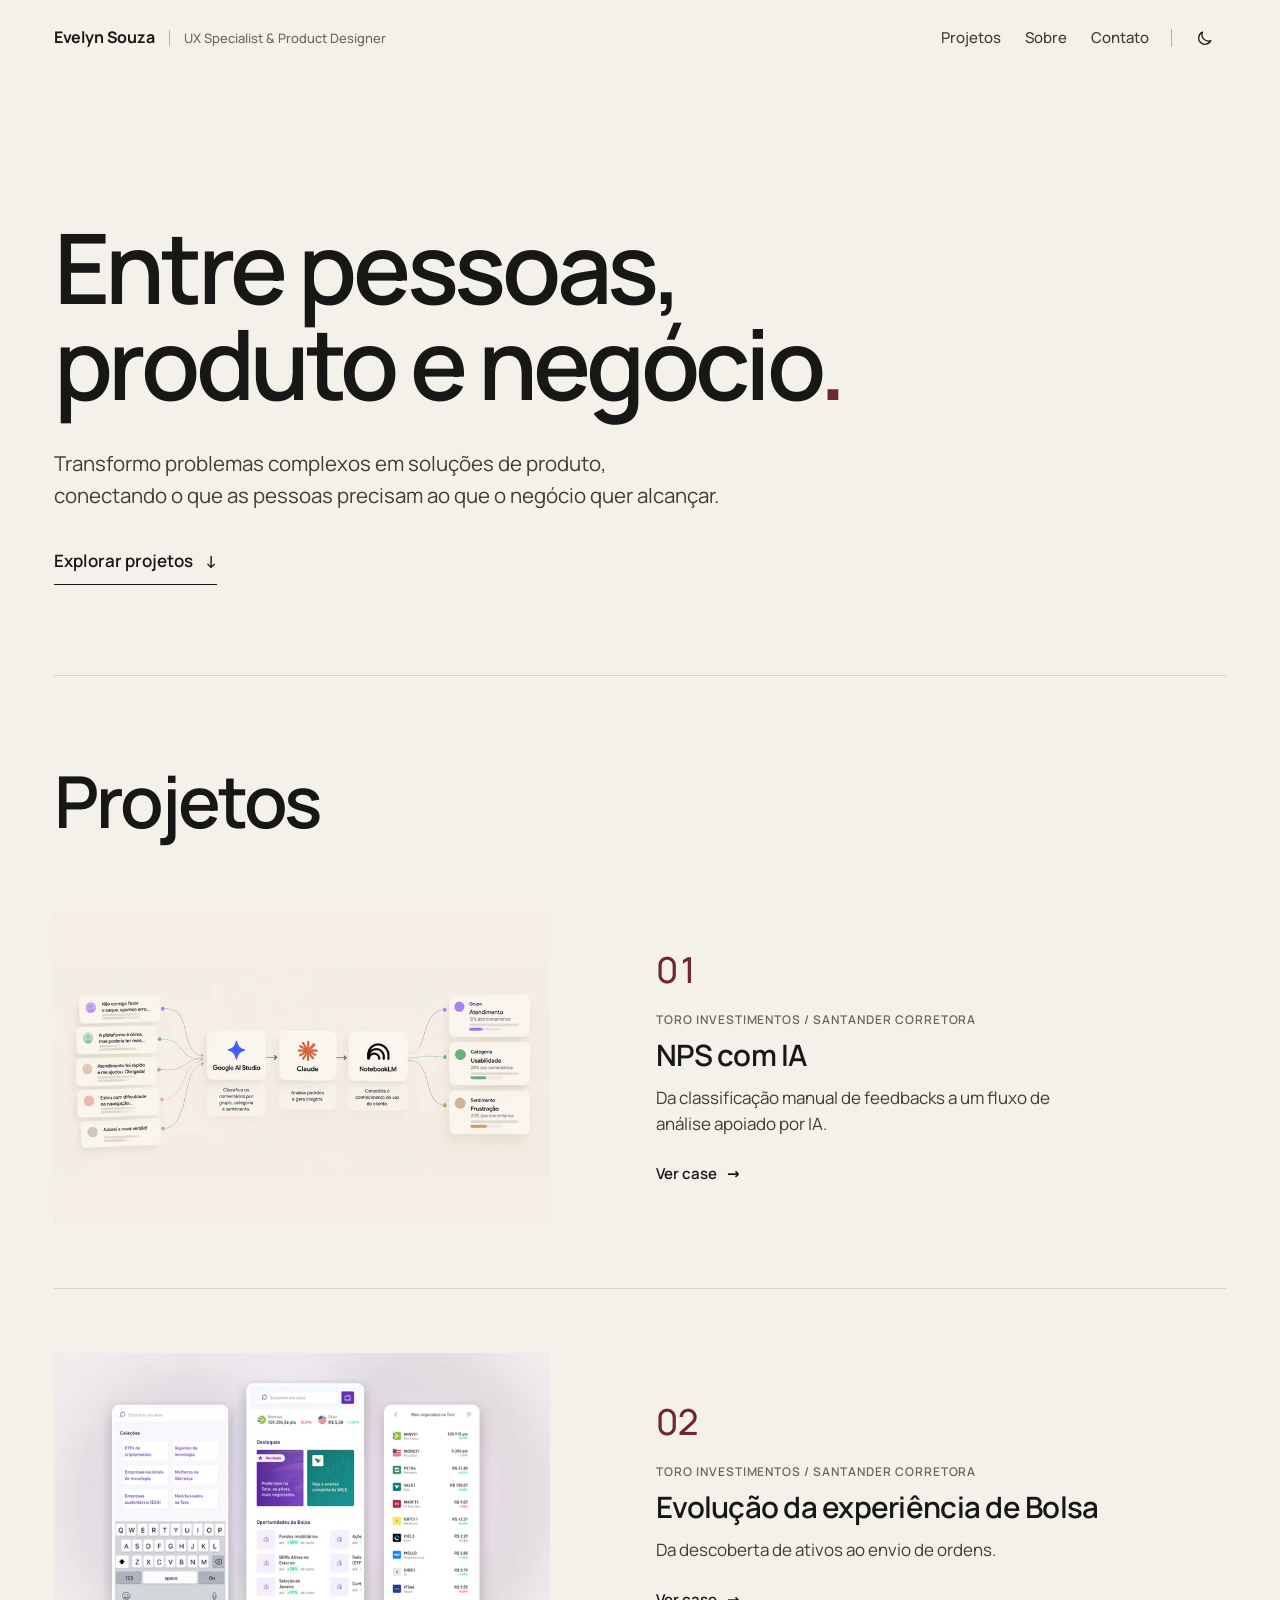
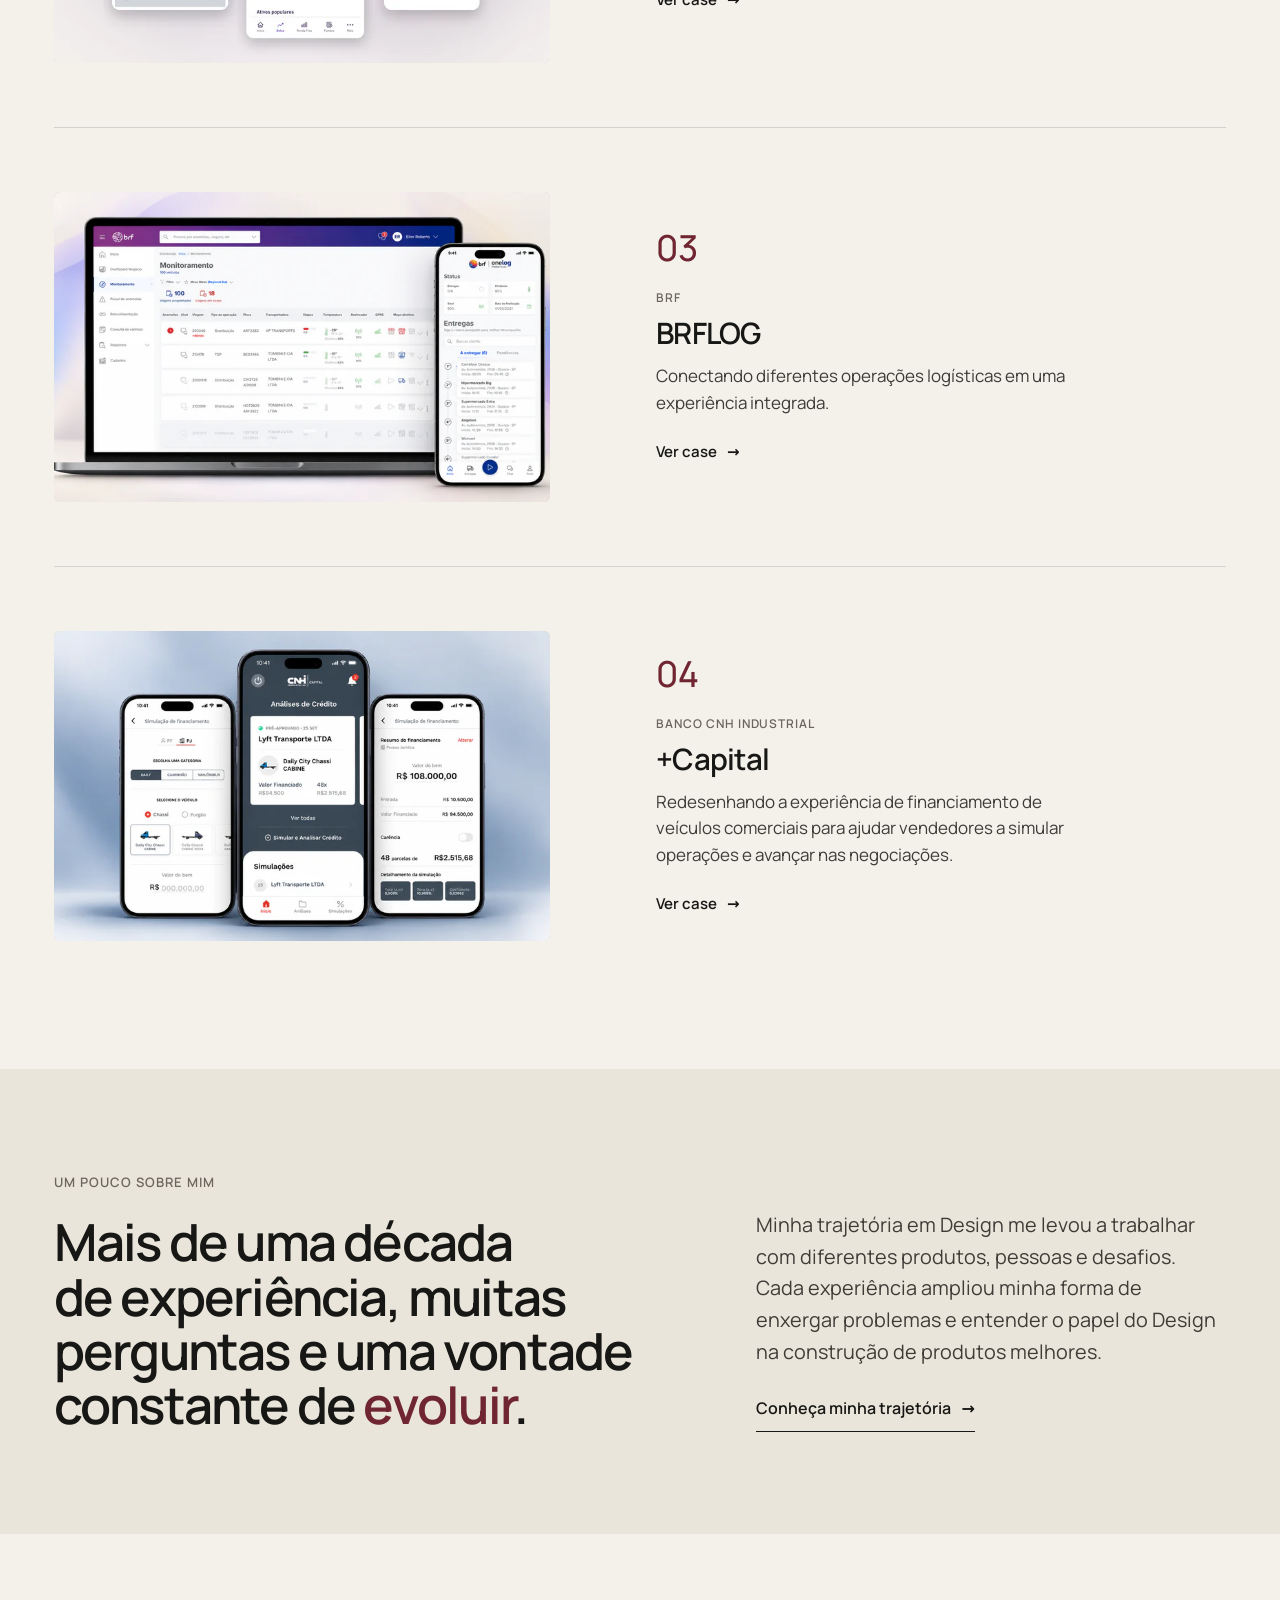
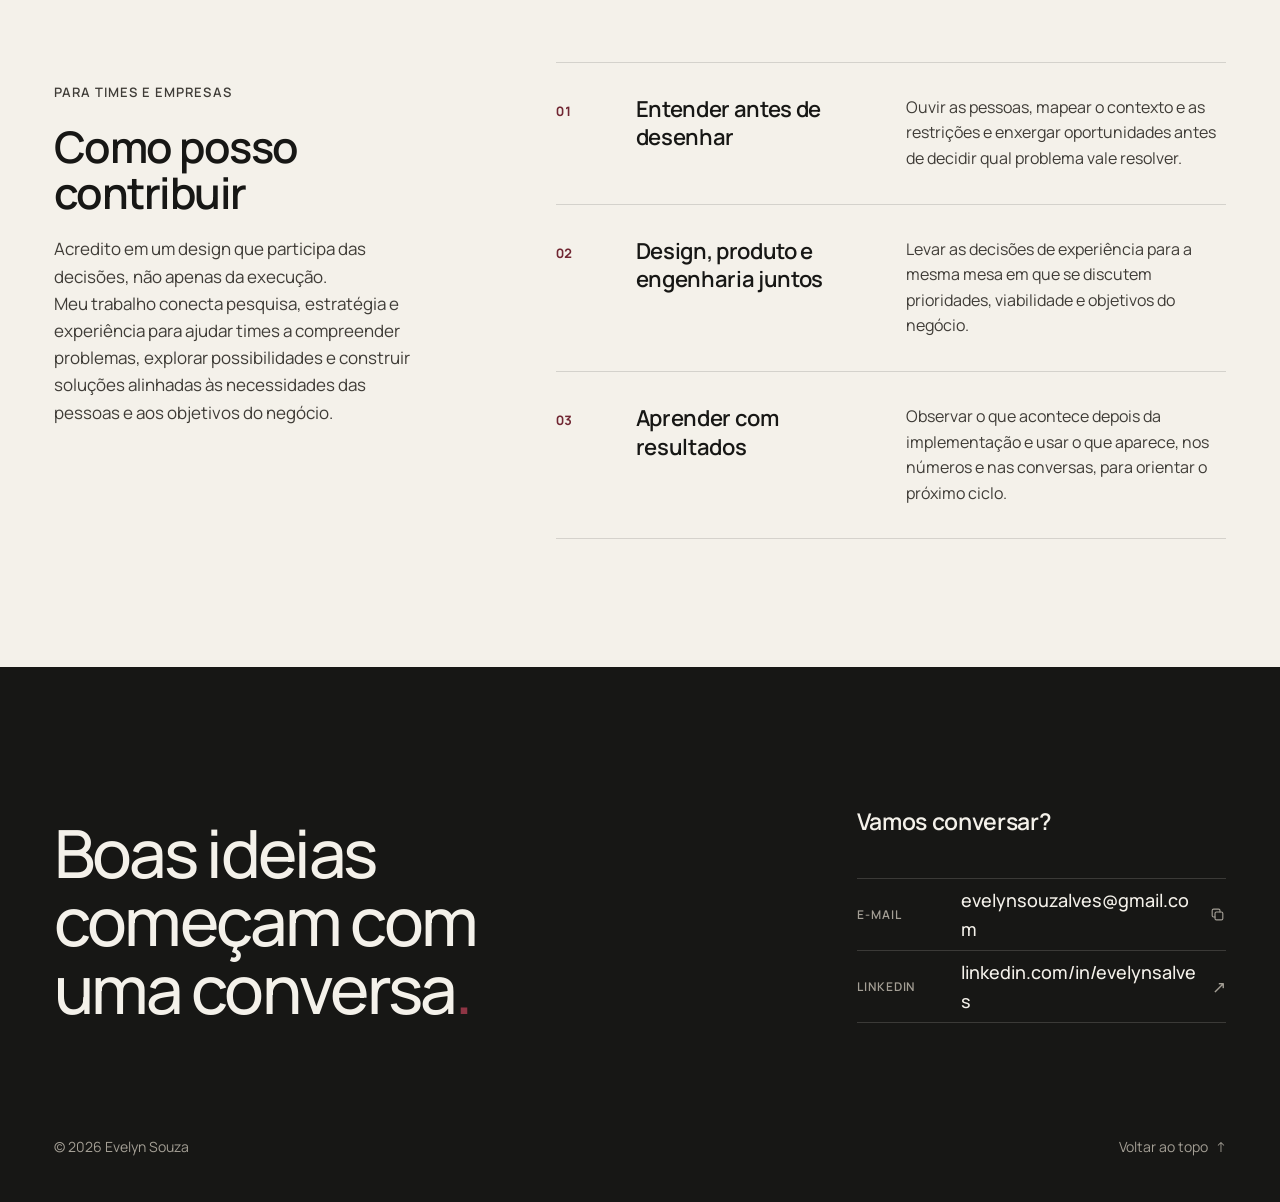
==== commit c1b59dea: "Ajustes de títulos e textos" ====
--- a/index.html
+++ b/index.html
@@ -1,22 +1,11 @@
 <!doctype html>
 <html lang="pt-BR">
 <head>
-<!-- Google tag (gtag.js) — o script do Google é carregado depois da página, para não disputar rede com o conteúdo; os comandos abaixo ficam na fila (dataLayer) até lá -->
-<script>
-  window.addEventListener('load', function () {
-    var s = document.createElement('script');
-    s.async = true;
-    s.src = 'https://www.googletagmanager.com/gtag/js?id=G-DX0S1H62YM';
-    document.head.appendChild(s);
-  });
-  window.dataLayer = window.dataLayer || [];
-  function gtag(){dataLayer.push(arguments);}
-  gtag('js', new Date());
-  // Sem Google Signals nem personalização de anúncios: só métricas de uso do site
-  gtag('config', 'G-DX0S1H62YM', { allow_google_signals: false, allow_ad_personalization_signals: false });
-</script>
 <meta charset="utf-8">
 <meta name="viewport" content="width=device-width, initial-scale=1">
+<link rel="icon" href="favicon.ico" sizes="32x32">
+<link rel="icon" href="favicon.svg" type="image/svg+xml">
+<link rel="apple-touch-icon" href="apple-touch-icon.png">
 <title>Evelyn Souza — UX Specialist &amp; Product Designer</title>
 <meta name="description" content="Portfólio de Evelyn Souza, UX Specialist e Product Designer com mais de 10 anos de experiência. Cases de pesquisa, estratégia e design de produto em finanças, investimentos e logística.">
 <meta name="author" content="Evelyn Souza">
@@ -202,7 +191,7 @@
         <ol class="serv-list">
           <li class="reveal"><span class="serv-n">01</span><h3>Entender antes de desenhar</h3><p>Ouvir as pessoas, mapear o contexto e as restrições e enxergar oportunidades antes de decidir qual problema vale resolver.</p></li>
           <li class="reveal"><span class="serv-n">02</span><h3>Design, produto e engenharia juntos</h3><p>Levar as decisões de experiência para a mesma mesa em que se discutem prioridades, viabilidade e objetivos do negócio.</p></li>
-          <li class="reveal"><span class="serv-n">03</span><h3>Aprender com resultados</h3><p>Observar o que acontece depois da implementação e usar o que aparece — nos números e nas conversas — para orientar o próximo ciclo.</p></li>
+          <li class="reveal"><span class="serv-n">03</span><h3>Aprender com resultados</h3><p>Observar o que acontece depois da implementação e usar o que aparece, nos números e nas conversas, para orientar o próximo ciclo.</p></li>
         </ol>
       </div>
     </section>
